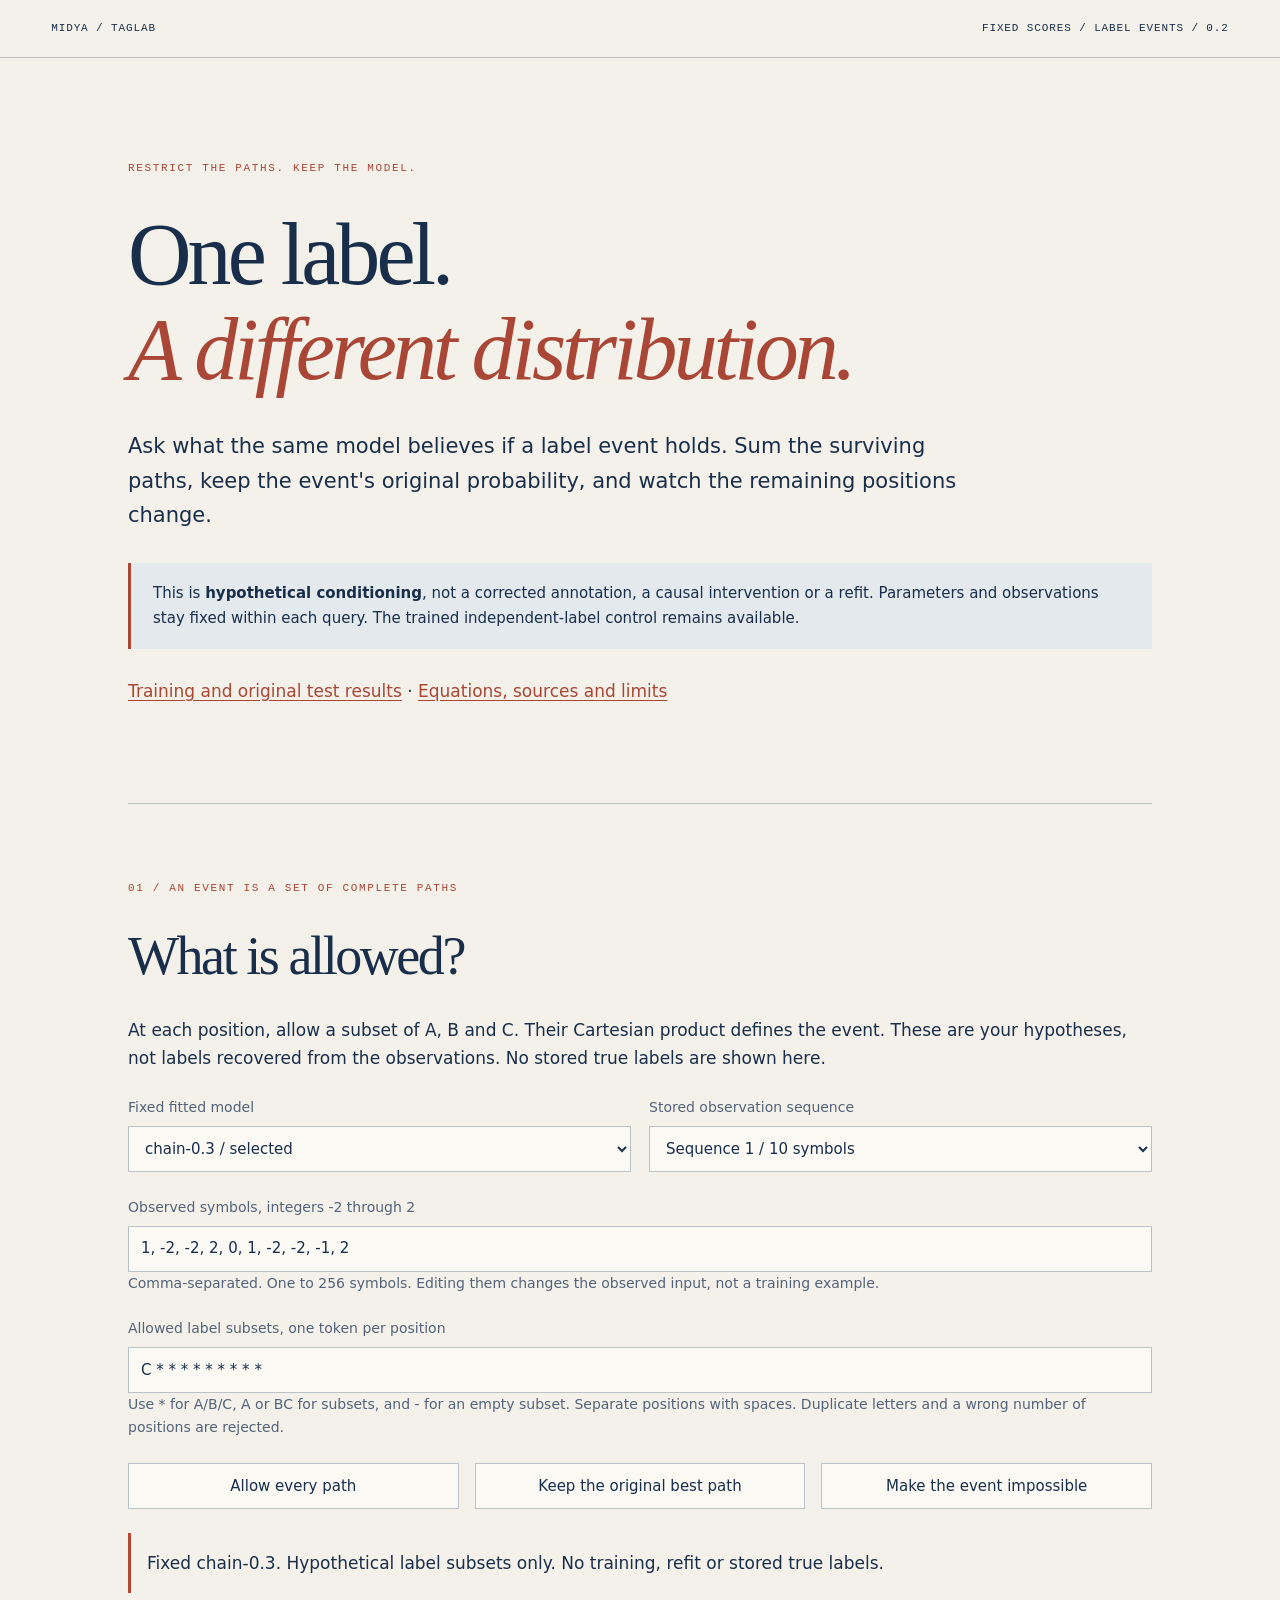
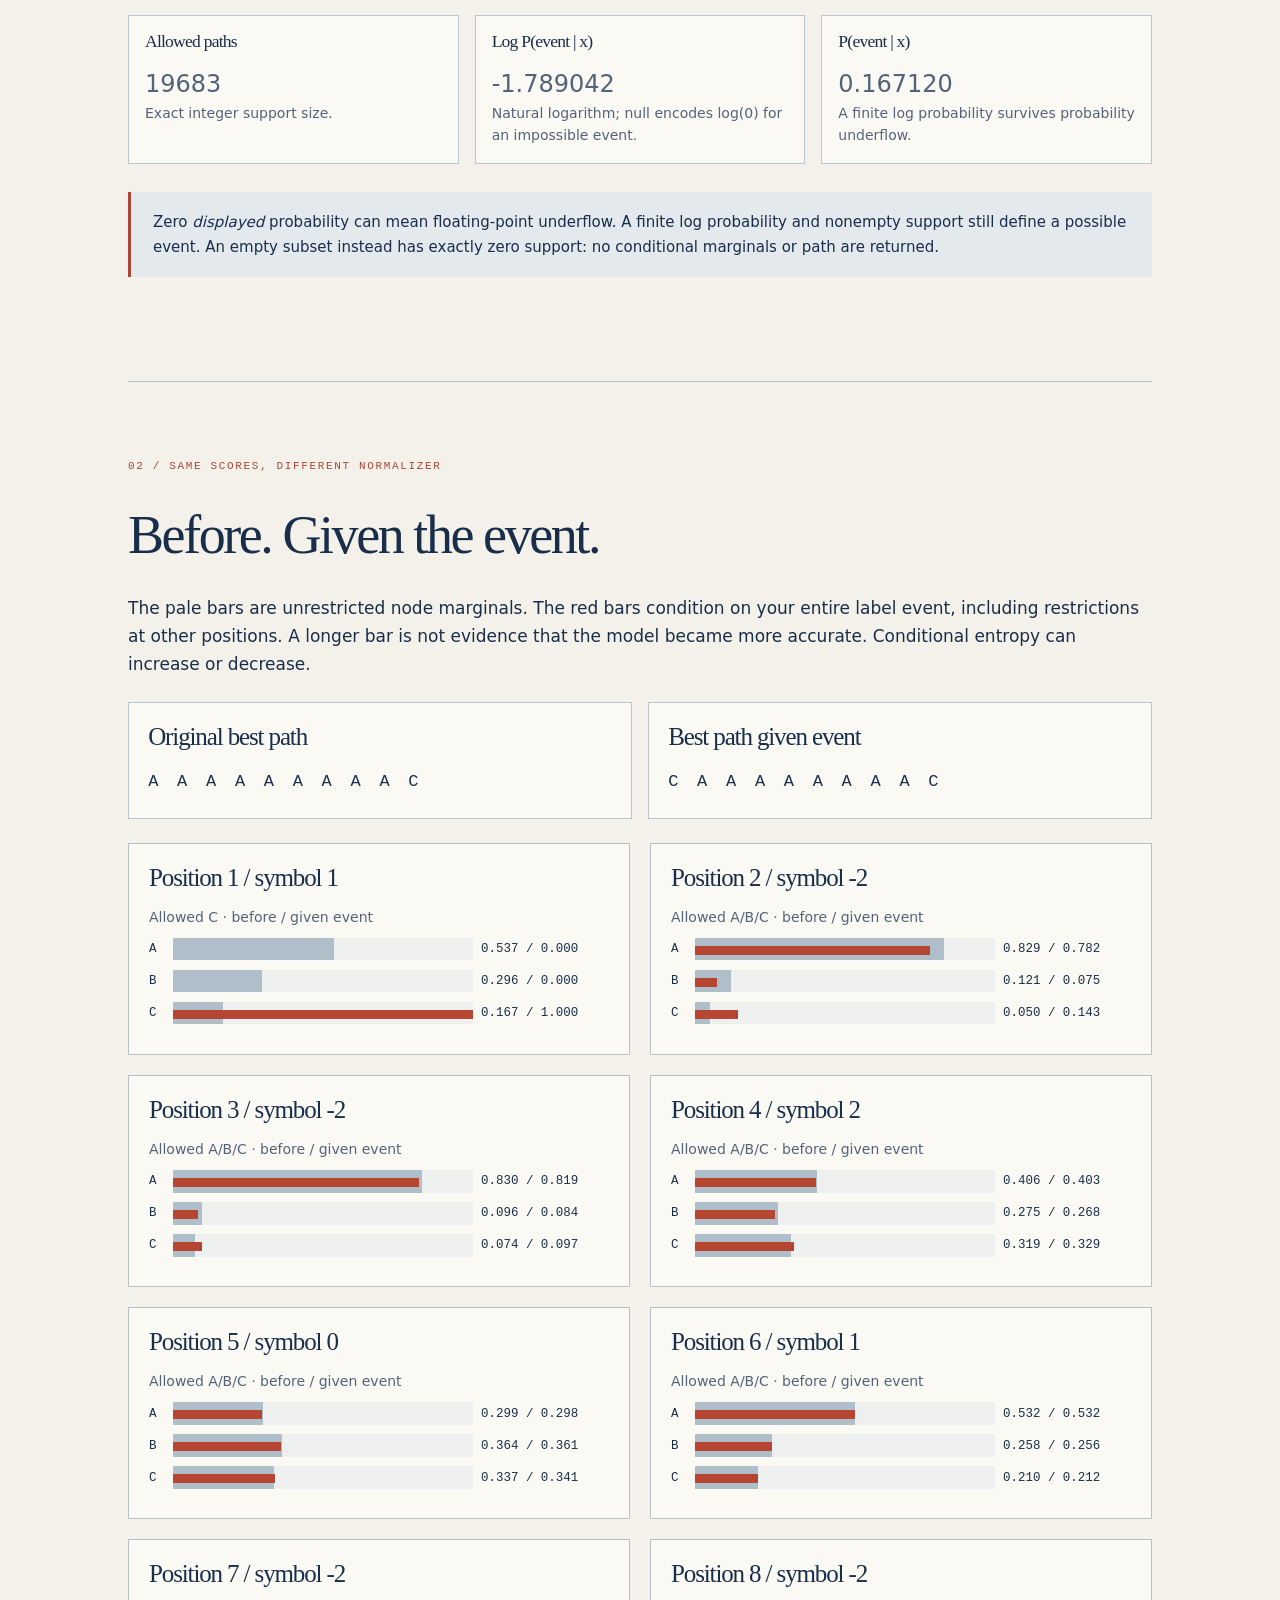
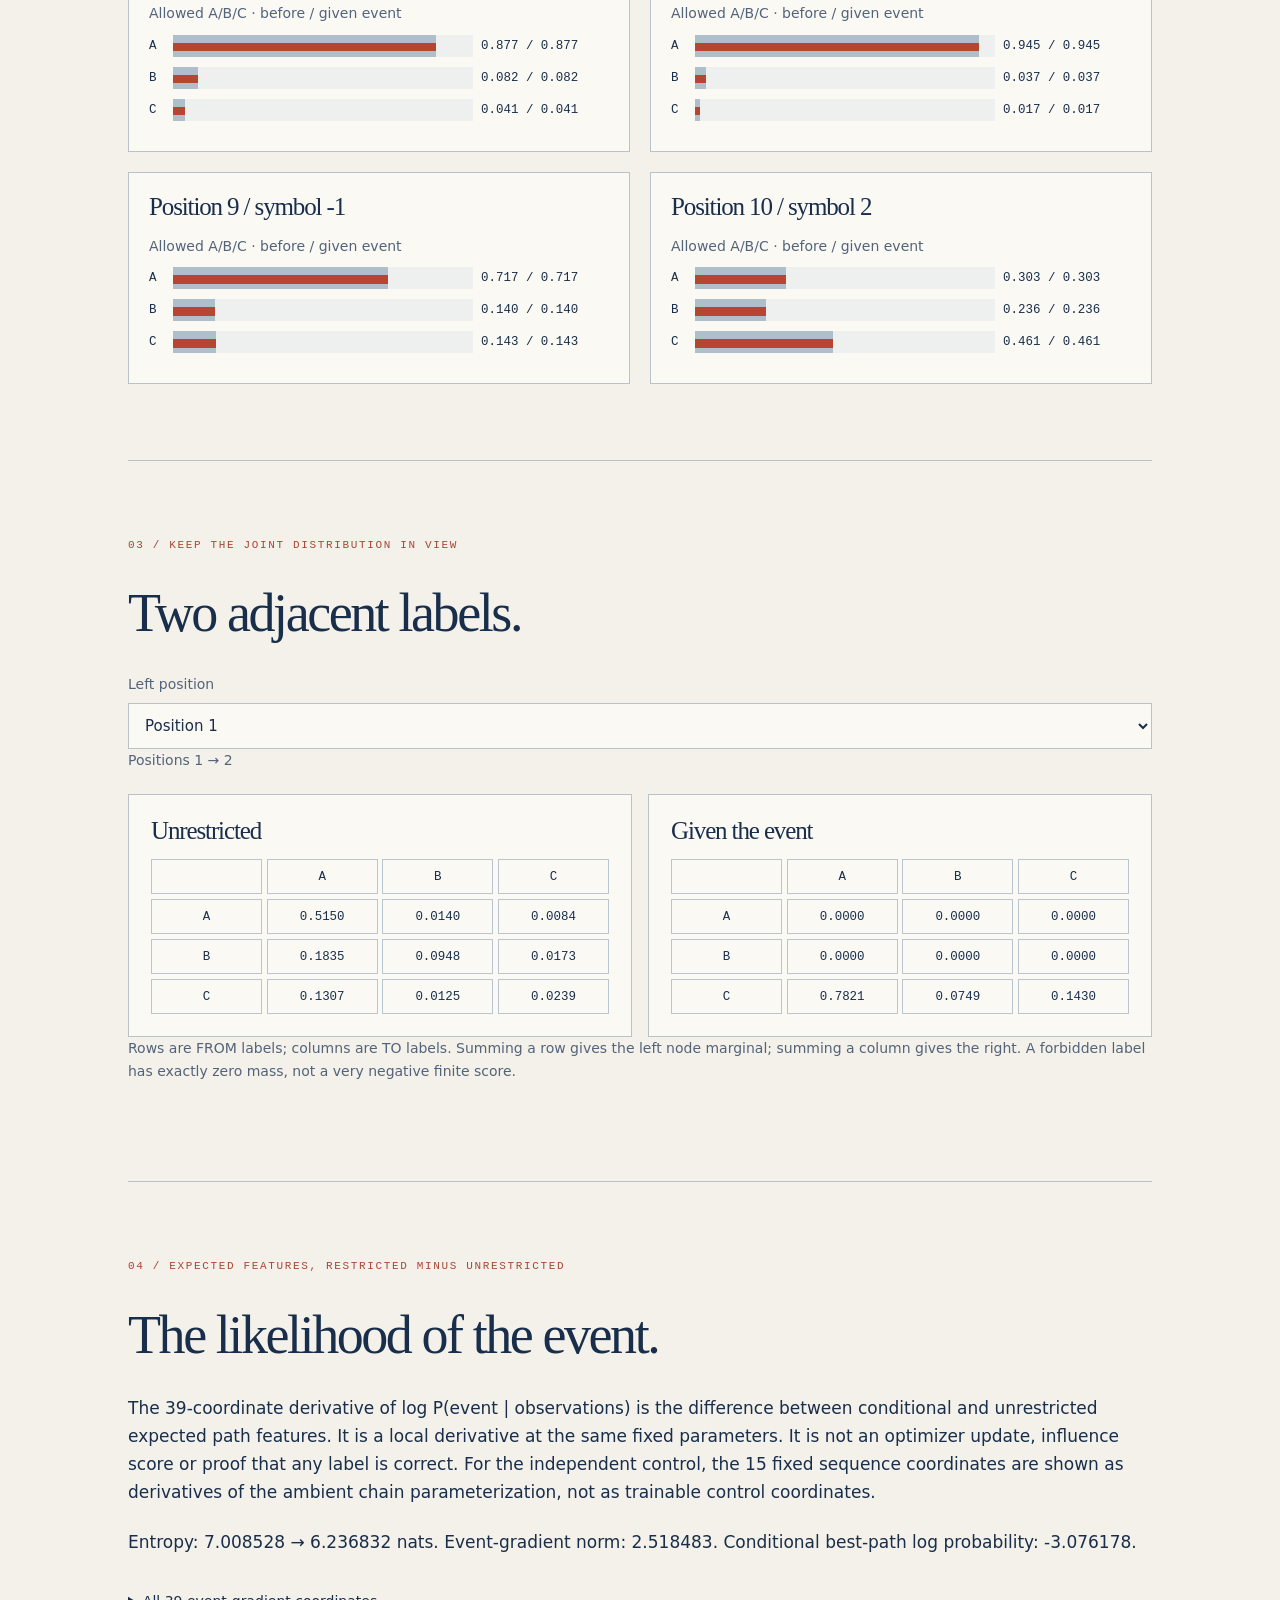
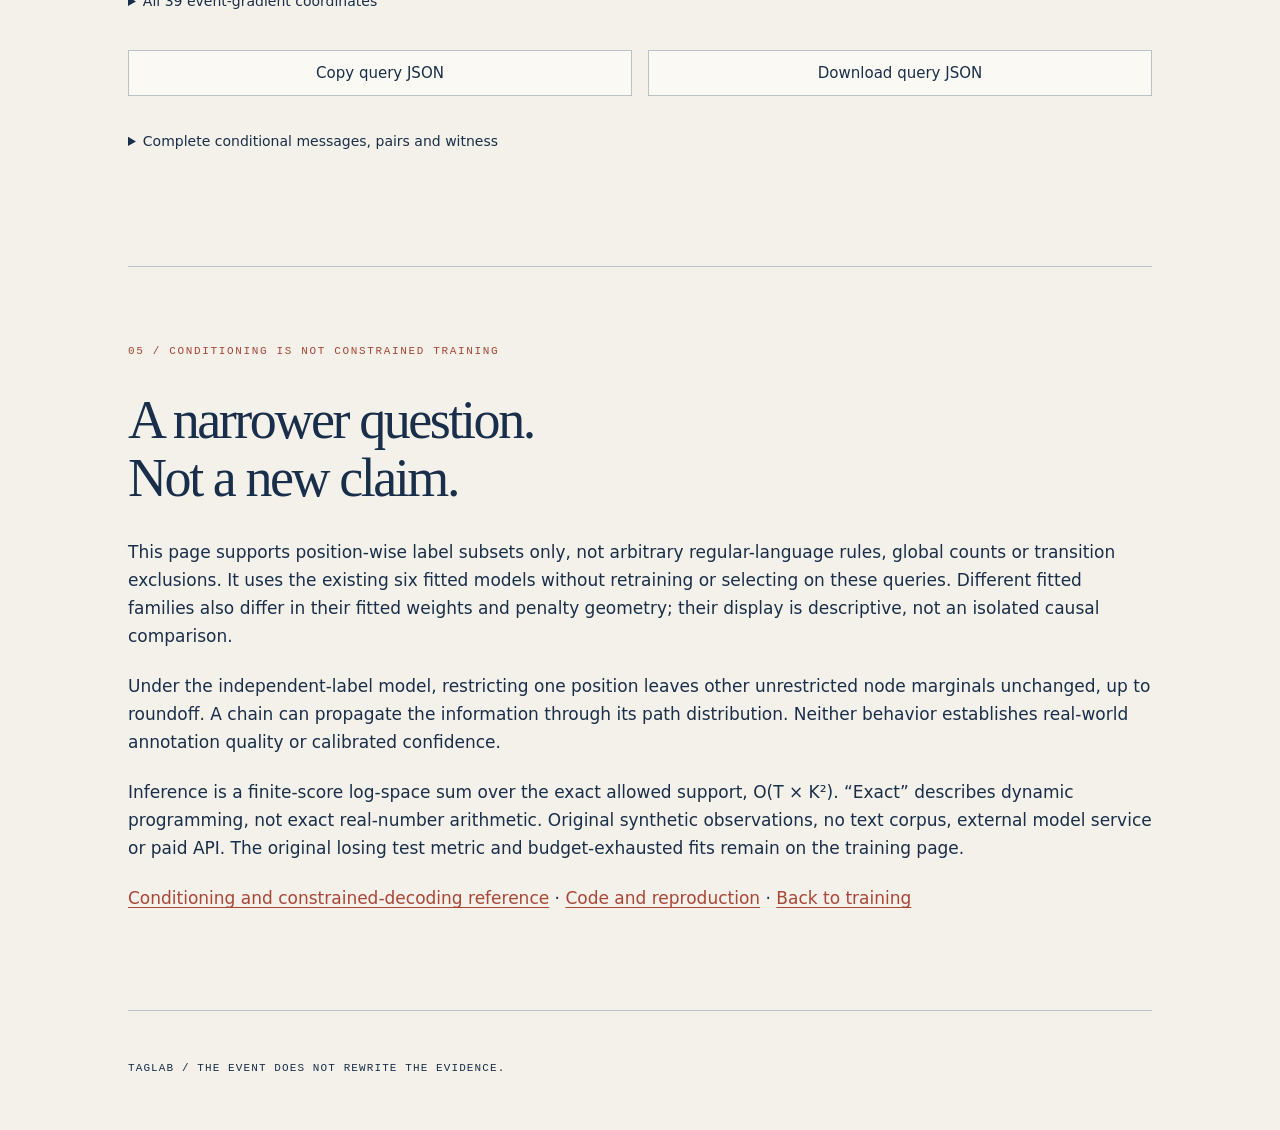
==== docs/evidence.html @ a8320081 "Rename 8-evidence.html to evidence.html" ====
<!doctype html><html lang="en"><head><meta charset="utf-8"><meta name="viewport" content="width=device-width,initial-scale=1"><meta name="description" content="Exact label-event conditioning for a fixed CRF: restricted partitions, log probabilities, conditional marginals and manual event gradients."><title>TagLab | A label is an event</title><link rel="stylesheet" href="style.css"><link rel="stylesheet" href="evidence.css"></head><body><header><a href="index.html">MIDYA / TAGLAB</a><span>FIXED SCORES / LABEL EVENTS / 0.2</span></header><main><section class="hero"><p class="eyebrow">RESTRICT THE PATHS. KEEP THE MODEL.</p><h1>One label.<br><em>A different distribution.</em></h1><p class="lead">Ask what the same model believes if a label event holds. Sum the surviving paths, keep the event's original probability, and watch the remaining positions change.</p><aside class="notice">This is <strong>hypothetical conditioning</strong>, not a corrected annotation, a causal intervention or a refit. Parameters and observations stay fixed within each query. The trained independent-label control remains available.</aside><p><a href="index.html">Training and original test results</a> · <a href="https://github.com/midya8/taglab/blob/main/METHOD.md">Equations, sources and limits</a></p></section>
<section><p class="eyebrow">01 / AN EVENT IS A SET OF COMPLETE PATHS</p><h2>What is allowed?</h2><p>At each position, allow a subset of A, B and C. Their Cartesian product defines the event. These are your hypotheses, not labels recovered from the observations. No stored true labels are shown here.</p><div class="control-grid"><label>Fixed fitted model<select id="event-model"></select></label><label>Stored observation sequence<select id="event-sample"></select></label></div><label>Observed symbols, integers -2 through 2<input id="event-symbols" spellcheck="false" aria-describedby="symbol-help"></label><p id="symbol-help" class="small">Comma-separated. One to 256 symbols. Editing them changes the observed input, not a training example.</p><label>Allowed label subsets, one token per position<input id="event-allowed" spellcheck="false" aria-describedby="allowed-help"></label><p id="allowed-help" class="small">Use * for A/B/C, A or BC for subsets, and - for an empty subset. Separate positions with spaces. Duplicate letters and a wrong number of positions are rejected.</p><div class="event-actions"><button id="event-free">Allow every path</button><button id="event-point">Keep the original best path</button><button id="event-empty">Make the event impossible</button></div><p id="event-status" role="status" aria-live="polite"></p><div id="event-summary" class="stats-grid"></div><aside class="notice">Zero <em>displayed</em> probability can mean floating-point underflow. A finite log probability and nonempty support still define a possible event. An empty subset instead has exactly zero support: no conditional marginals or path are returned.</aside></section>
<section><p class="eyebrow">02 / SAME SCORES, DIFFERENT NORMALIZER</p><h2>Before. Given the event.</h2><p>The pale bars are unrestricted node marginals. The red bars condition on your entire label event, including restrictions at other positions. A longer bar is not evidence that the model became more accurate. Conditional entropy can increase or decrease.</p><div id="event-paths" class="event-actions"></div><div id="event-nodes" class="event-nodes"></div></section>
<section><p class="eyebrow">03 / KEEP THE JOINT DISTRIBUTION IN VIEW</p><h2>Two adjacent labels.</h2><label>Left position<select id="event-focus"></select></label><p id="event-pair-status" class="small"></p><div id="event-pair" class="event-pairs"></div><p class="small">Rows are FROM labels; columns are TO labels. Summing a row gives the left node marginal; summing a column gives the right. A forbidden label has exactly zero mass, not a very negative finite score.</p></section>
<section><p class="eyebrow">04 / EXPECTED FEATURES, RESTRICTED MINUS UNRESTRICTED</p><h2>The likelihood of the event.</h2><p>The 39-coordinate derivative of log P(event | observations) is the difference between conditional and unrestricted expected path features. It is a local derivative at the same fixed parameters. It is not an optimizer update, influence score or proof that any label is correct. For the independent control, the 15 fixed sequence coordinates are shown as derivatives of the ambient chain parameterization, not as trainable control coordinates.</p><div id="event-gradient-summary"></div><details><summary>All 39 event-gradient coordinates</summary><div id="event-gradient" class="table-wrap"></div></details><div class="event-actions"><button id="event-copy">Copy query JSON</button><button id="event-download">Download query JSON</button></div><p id="event-copy-status" role="status" class="small"></p><details><summary>Complete conditional messages, pairs and witness</summary><pre id="event-witness"></pre></details></section>
<section><p class="eyebrow">05 / CONDITIONING IS NOT CONSTRAINED TRAINING</p><h2>A narrower question.<br>Not a new claim.</h2><p>This page supports position-wise label subsets only, not arbitrary regular-language rules, global counts or transition exclusions. It uses the existing six fitted models without retraining or selecting on these queries. Different fitted families also differ in their fitted weights and penalty geometry; their display is descriptive, not an isolated causal comparison.</p><p>Under the independent-label model, restricting one position leaves other unrestricted node marginals unchanged, up to roundoff. A chain can propagate the information through its path distribution. Neither behavior establishes real-world annotation quality or calibrated confidence.</p><p>Inference is a finite-score log-space sum over the exact allowed support, O(T × K²). “Exact” describes dynamic programming, not exact real-number arithmetic. Original synthetic observations, no text corpus, external model service or paid API. The original losing test metric and budget-exhausted fits remain on the training page.</p><p><a href="https://arxiv.org/html/2106.07306v6">Conditioning and constrained-decoding reference</a> · <a href="https://github.com/midya8/taglab">Code and reproduction</a> · <a href="index.html">Back to training</a></p></section></main><footer>TAGLAB / THE EVENT DOES NOT REWRITE THE EVIDENCE.</footer><script src="archive-0.js"></script><script src="archive-1.js"></script><script src="archive-2.js"></script><script src="data.js"></script><script src="inference.js"></script><script src="conditioning.js"></script><script src="evidence-app.js"></script></body></html>
---- docs/style.css ----
:root{--paper:#f3f1e9;--ink:#192e4a;--muted:#53637a;--line:#b9c1c9;--accent:#a94636;--card:#faf9f4;--blue:#e3e9ed;--mono:ui-monospace,SFMono-Regular,Consolas,monospace}*{box-sizing:border-box}body{margin:0;background:var(--paper);color:var(--ink);font:17px/1.65 system-ui,sans-serif}header{padding:20px 4%;border-bottom:1px solid var(--line);display:flex;justify-content:space-between;gap:12px;font:11px/1.5 var(--mono);letter-spacing:.08em}header a{color:var(--ink);text-decoration:none}main{max-width:1080px;margin:auto;padding:0 28px}section{padding:76px 0;border-bottom:1px solid var(--line)}.hero{padding:102px 0 76px}.eyebrow{font:11px/1.6 var(--mono);letter-spacing:.15em;color:var(--accent);margin:0 0 30px}h1,h2,h3{font-family:Georgia,'Times New Roman',serif;font-weight:400;letter-spacing:-.045em;line-height:1.08}h1{font-size:clamp(54px,7vw,88px);margin:0 0 32px}h1 em{font-weight:400;color:var(--accent)}h2{font-size:clamp(35px,4.5vw,54px);margin:0 0 30px}h3{font-size:25px;margin:0 0 15px}.lead{font-size:21px;max-width:850px;margin:0 0 30px}.notice{border-left:3px solid var(--accent);padding:18px 22px;background:var(--blue);font-size:15px;margin:28px 0}.small{font-size:14px;color:var(--muted)}a{color:var(--accent);text-underline-offset:3px}p{margin:0 0 22px}b{font-weight:500}.hero-stats{display:grid;grid-template-columns:repeat(3,1fr);gap:24px;margin:36px 0}.hero-stats b{font:38px/1.1 Georgia,serif;display:block}.hero-stats span{font-size:13px;color:var(--muted)}.score-grid,.result-grid,.path-grid,.message-grid,.control-grid{display:grid;grid-template-columns:repeat(2,minmax(0,1fr));gap:18px;margin:24px 0}.result-grid{grid-template-columns:repeat(3,minmax(0,1fr))}article{background:var(--card);border:1px solid var(--line);padding:22px;min-width:0}article>b{display:block;font:32px/1.3 Georgia,serif;overflow-wrap:anywhere;margin-bottom:8px}article p{font-size:14px;line-height:1.55;margin:0;color:var(--muted)}article .path{font:17px/1.7 var(--mono);color:var(--ink);overflow-wrap:anywhere}.score-grid dl{font-size:14px;display:grid;grid-template-columns:1fr 1fr;gap:12px;margin:0}.score-grid dd{margin:0;text-align:right}label{font-size:14px;color:var(--muted);display:block;min-width:0}select,input,button{font:15px/1.4 system-ui,sans-serif;color:var(--ink);background:var(--card);border:1px solid var(--line);border-radius:0;min-height:46px;padding:10px 12px;max-width:100%}select,input{display:block;width:100%;margin-top:7px}input[type=range]{padding:4px 0;accent-color:var(--accent)}button{cursor:pointer}button:hover{background:var(--blue)}:focus-visible{outline:2px solid var(--accent);outline-offset:3px}output{font:14px var(--mono)}.buttons{display:flex;gap:12px;flex-wrap:wrap;margin:24px 0 10px}details{margin:24px 0}summary{min-height:46px;cursor:pointer;padding:10px 0;font-size:14px}pre{font:12px/1.5 var(--mono);background:var(--card);border:1px solid var(--line);padding:16px;max-height:520px;overflow:auto}.bar-row{display:grid;grid-template-columns:26px minmax(0,1fr) 70px;gap:12px;align-items:center;margin:14px 0;font:14px var(--mono)}.bar{height:24px;background:var(--blue)}.bar>span{height:100%;display:block;background:var(--accent)}.message-grid article div{font:14px/1.9 var(--mono)}.matrix{display:grid;grid-template-columns:26px repeat(3,minmax(0,1fr));gap:6px;max-width:540px}.matrix>div{text-align:center;background:var(--card);border:1px solid var(--line);padding:10px 2px;font:14px/1.5 var(--mono)}.matrix>.label{border:0;background:none}.candidate{padding:18px 0;border-bottom:1px solid var(--line);font-size:14px;display:grid;grid-template-columns:1.4fr 1fr 1fr;gap:12px}.candidate b{display:block}.candidate span{display:block;color:var(--muted)}.plot{background:var(--card);border:1px solid var(--line);margin:24px 0;padding:12px}.plot svg{display:block;width:100%;height:auto}.toy-graph{display:flex;gap:38px;padding:24px;border:1px solid var(--line);font:19px/2 var(--mono);align-items:center;margin:24px 0}.toy-row{display:grid;grid-template-columns:1fr 1fr 1fr;gap:16px;padding:16px 0;border-bottom:1px solid var(--line)}.toy-row span{font:20px/1.5 Georgia,serif}.toy-row small{display:block;color:var(--muted);font:12px/1.6 system-ui}footer{max-width:1080px;padding:48px 28px;margin:auto;font:11px/1.7 var(--mono);letter-spacing:.1em}#status{border-left:3px solid var(--accent);padding-left:14px;font-size:15px}#copy-status{font-size:14px;min-height:24px}@media(max-width:650px){body{font-size:16px}header{font-size:9px;padding:18px 20px}main{padding:0 20px}.hero{padding-top:72px}.hero .lead{font-size:19px}section{padding:62px 0}.hero-stats{gap:16px}.hero-stats span{font-size:12px}.control-grid,.score-grid,.result-grid,.path-grid,.message-grid{grid-template-columns:1fr;gap:14px}.candidate{grid-template-columns:1fr 1fr}.candidate>div:first-child{grid-column:1/-1}.notice{padding:16px;font-size:14px}article{padding:18px}.toy-graph{gap:18px;font-size:15px}.toy-row{gap:8px}.toy-row span{font-size:18px}.matrix>div{font-size:12px;padding:10px 1px}.eyebrow{font-size:10px}.hero-stats b{font-size:32px}.buttons button{flex:1}.plot{padding:4px}}
---- docs/evidence.css ----
.event-actions{display:flex;gap:1rem;flex-wrap:wrap;margin:1.5rem 0}.event-actions>*{flex:1;min-width:180px}.event-nodes{display:grid;grid-template-columns:repeat(2,minmax(0,1fr));gap:1.25rem}.event-node{border:1px solid var(--line);padding:1.25rem}.event-node h3{margin:0 0 1rem}.event-node .event-bar{display:grid;grid-template-columns:1rem minmax(0,1fr) 8rem;align-items:center;gap:.5rem;margin:.6rem 0;font: .78rem monospace}.event-track{height:1.4rem;position:relative;background:#eef0f0}.event-before{position:absolute;left:0;top:0;height:100%;background:#aebfca}.event-after{position:absolute;left:0;top:35%;height:40%;background:#b64532}.event-pairs{display:grid;grid-template-columns:repeat(2,minmax(0,1fr));gap:1rem}.event-pairs .matrix{display:grid;grid-template-columns:repeat(4,minmax(0,1fr));gap:.3rem}.event-pairs .matrix>div{padding:.6rem .2rem;border:1px solid #bac5cf;text-align:center;font:.78rem monospace}.event-pairs h3{margin-top:0}.event-pairs article{min-width:0}.event-path{padding:1.2rem;border:1px solid #bac5cf;overflow-wrap:anywhere}.event-path code{display:block;letter-spacing:.25em;line-height:2}.event-none{border-left:3px solid #b64532;padding:1rem;background:#e4eaed}#event-status{border-left:3px solid #b64532;padding:1rem}#event-gradient-summary{margin:1rem 0}#event-witness{max-height:35rem;overflow:auto;max-width:100%}#event-summary article{min-width:0}#event-summary .stat{overflow-wrap:anywhere}#event-model,#event-sample,#event-focus,#event-allowed,#event-symbols{min-height:46px}#event-summary{display:grid;grid-template-columns:repeat(3,minmax(0,1fr));gap:1rem}#event-summary article{border:1px solid #bac5cf;padding:1rem}#event-summary .stat{font-size:1.5rem}#event-summary h3{font-size:1.1rem;margin-top:0}@media(max-width:650px){.event-nodes,.event-pairs,#event-summary{grid-template-columns:1fr}.event-actions>*{min-width:130px}.event-node{padding:1rem}.event-node .event-bar{grid-template-columns:1rem minmax(0,1fr) 7.5rem;font-size:.75rem}}
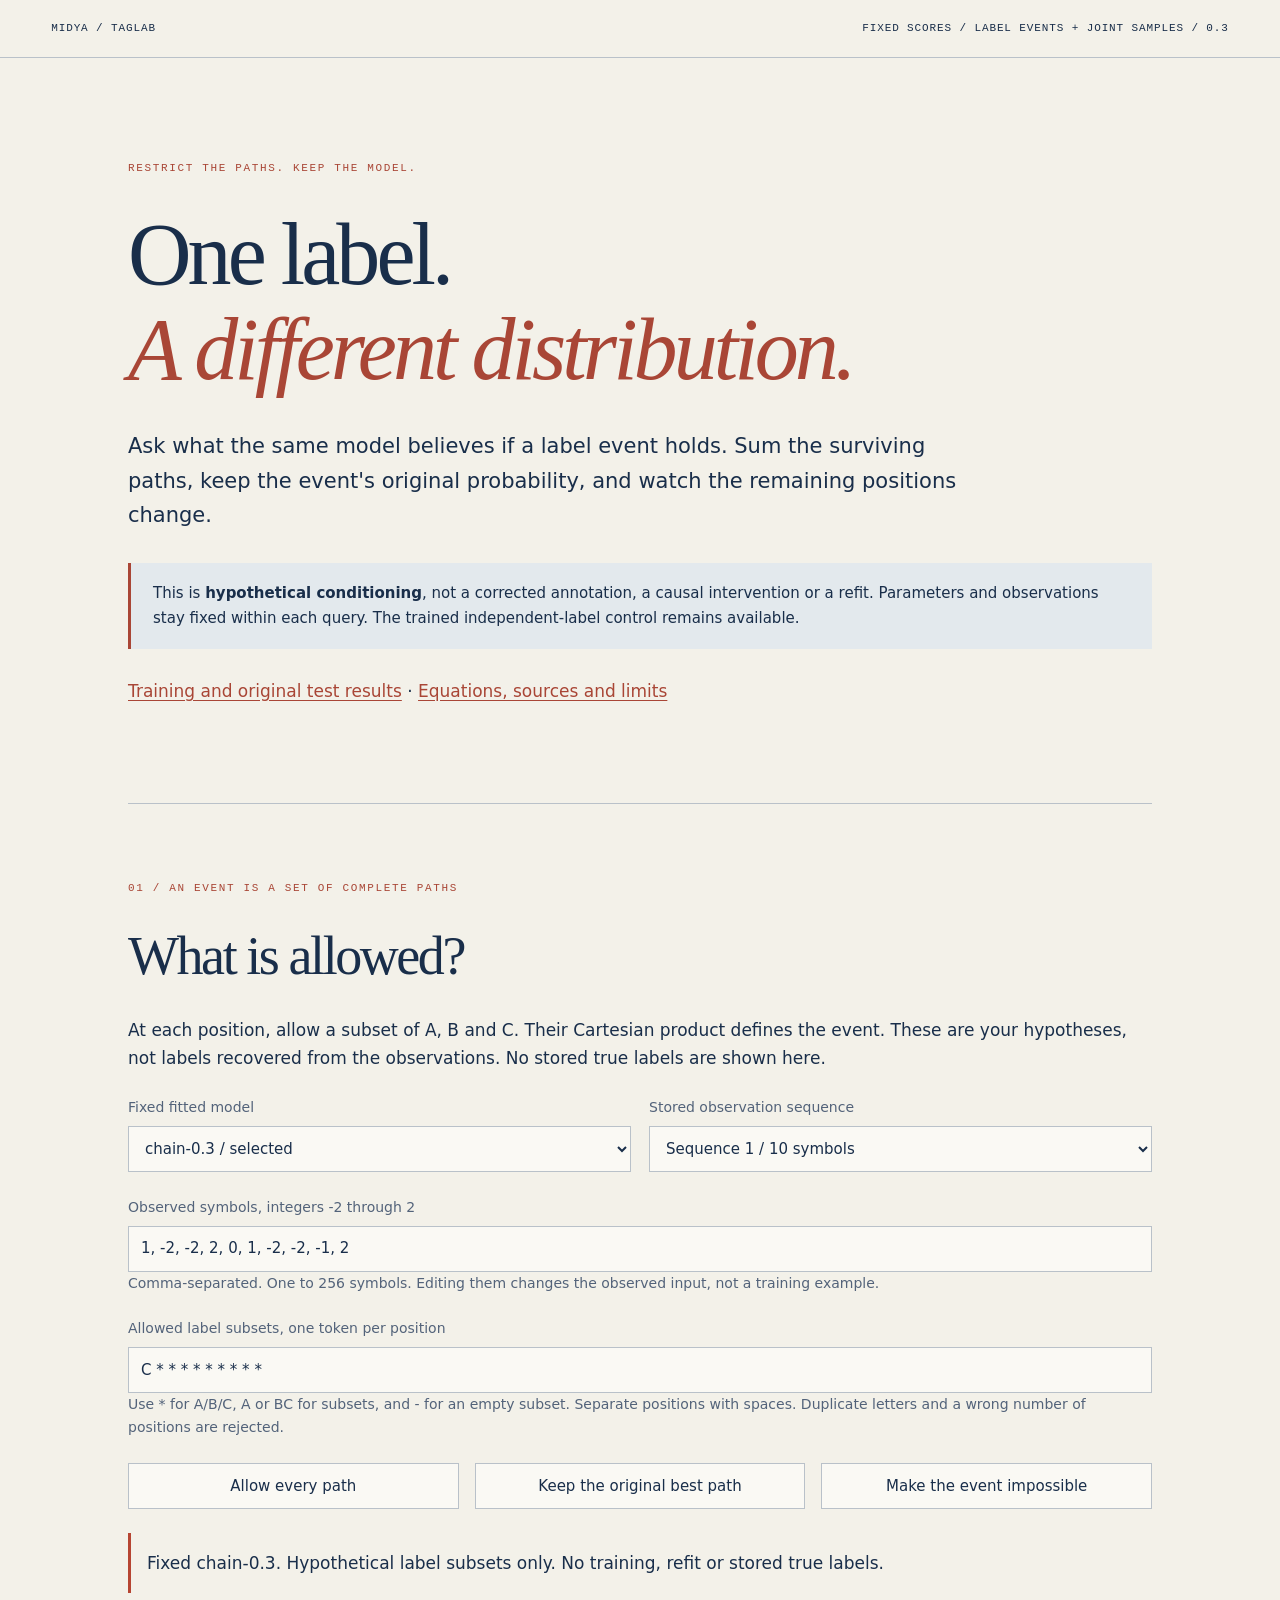
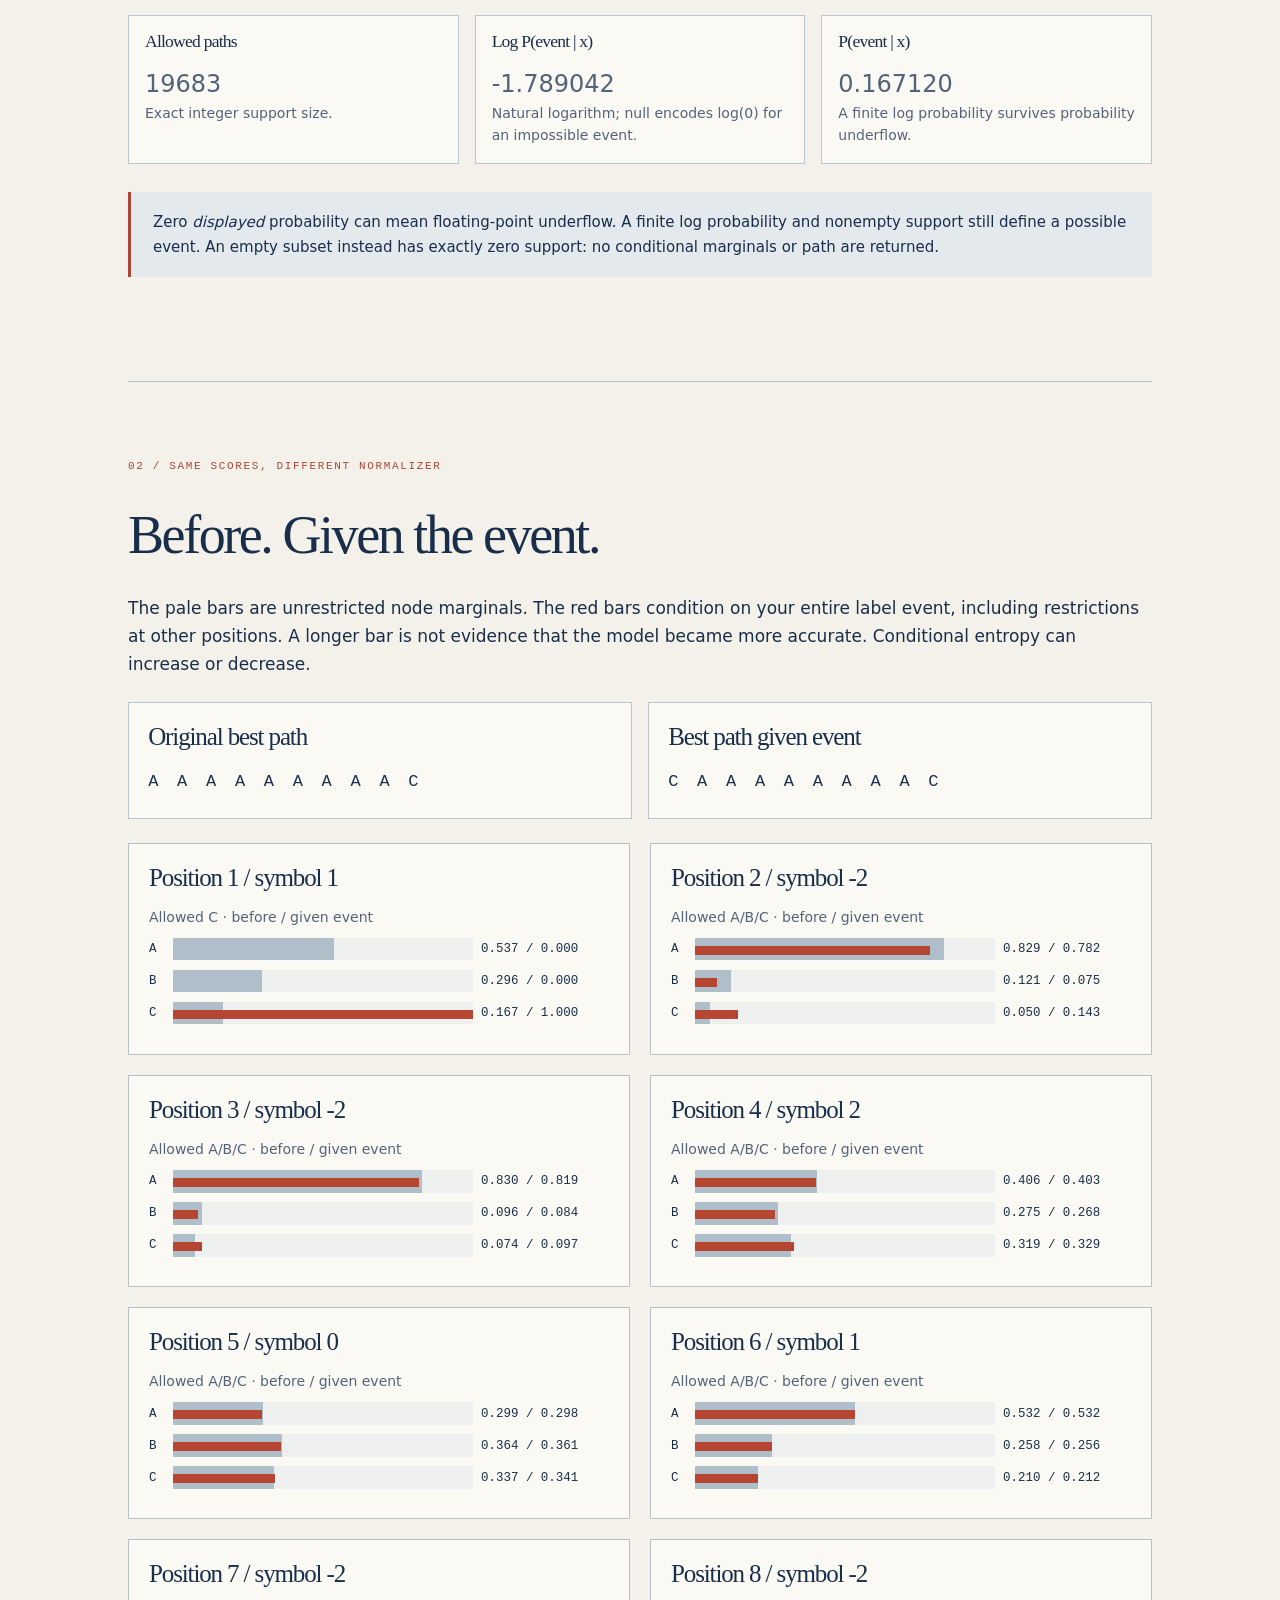
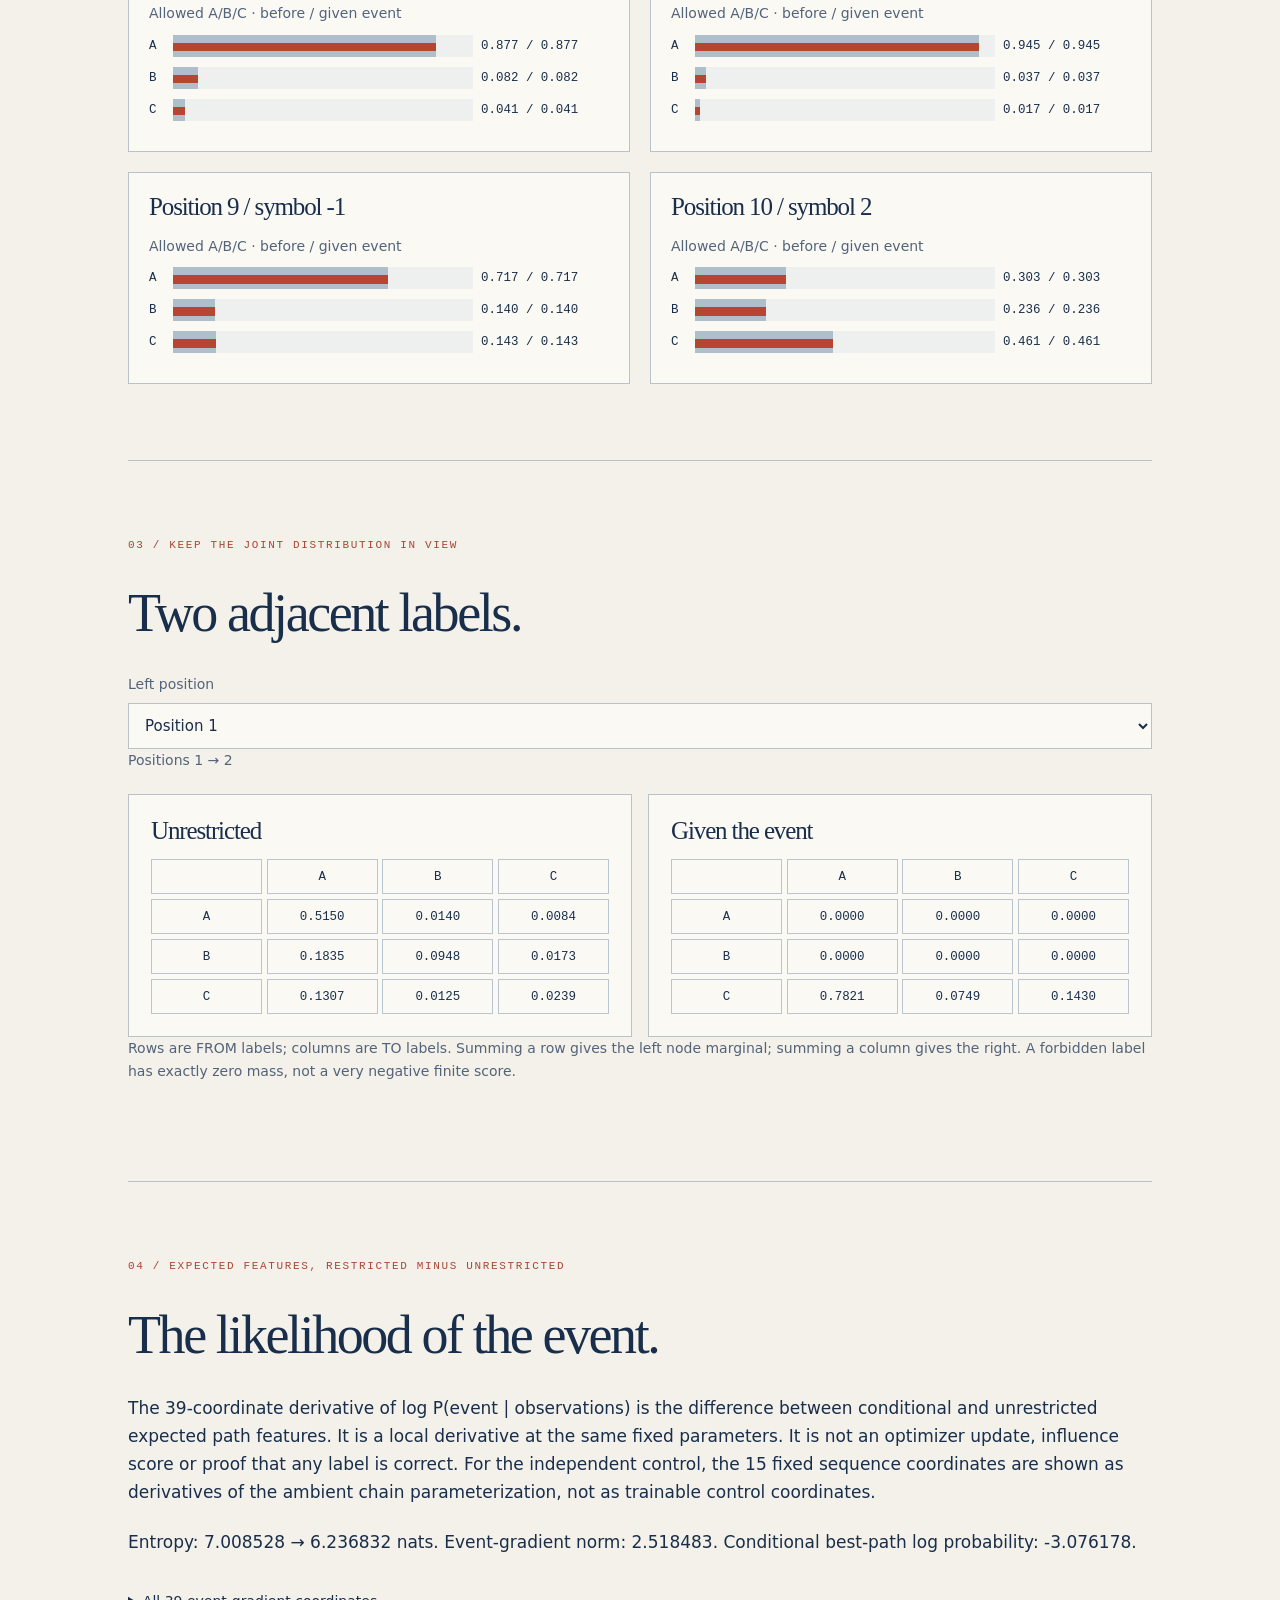
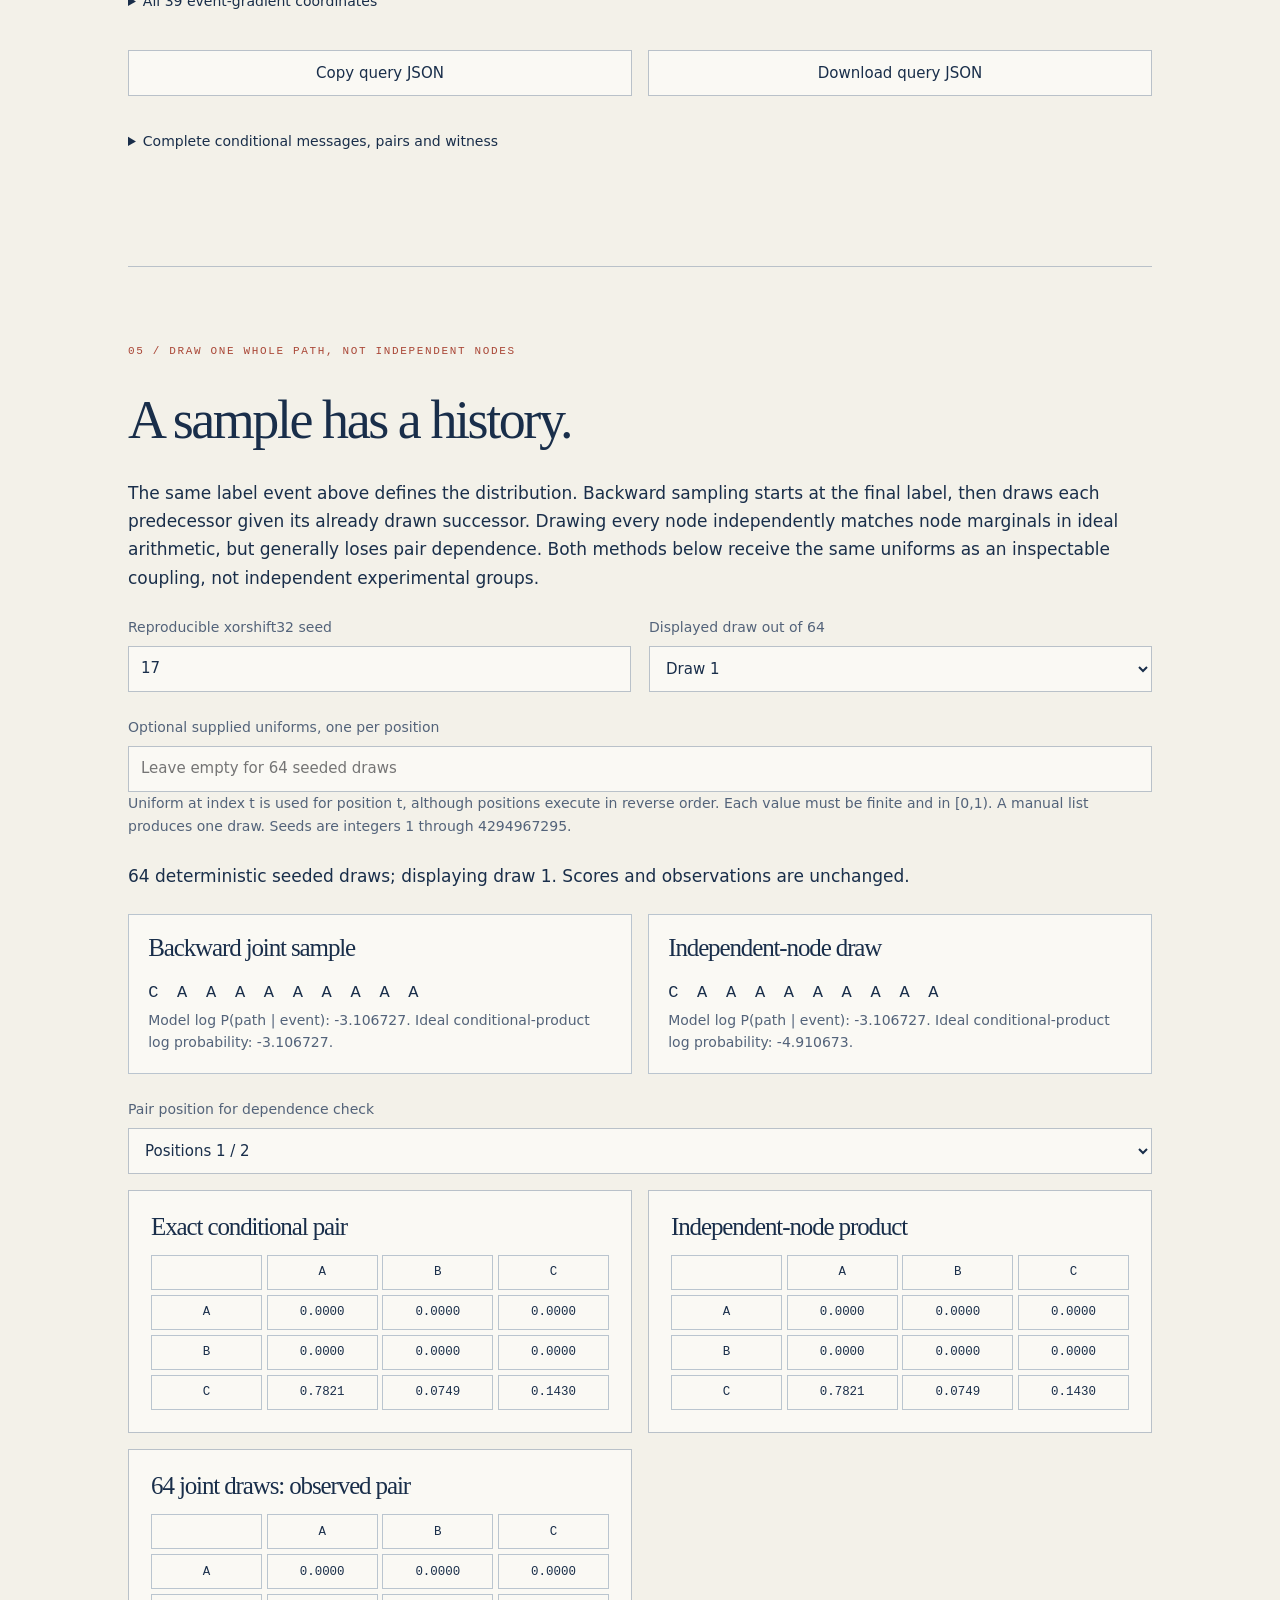
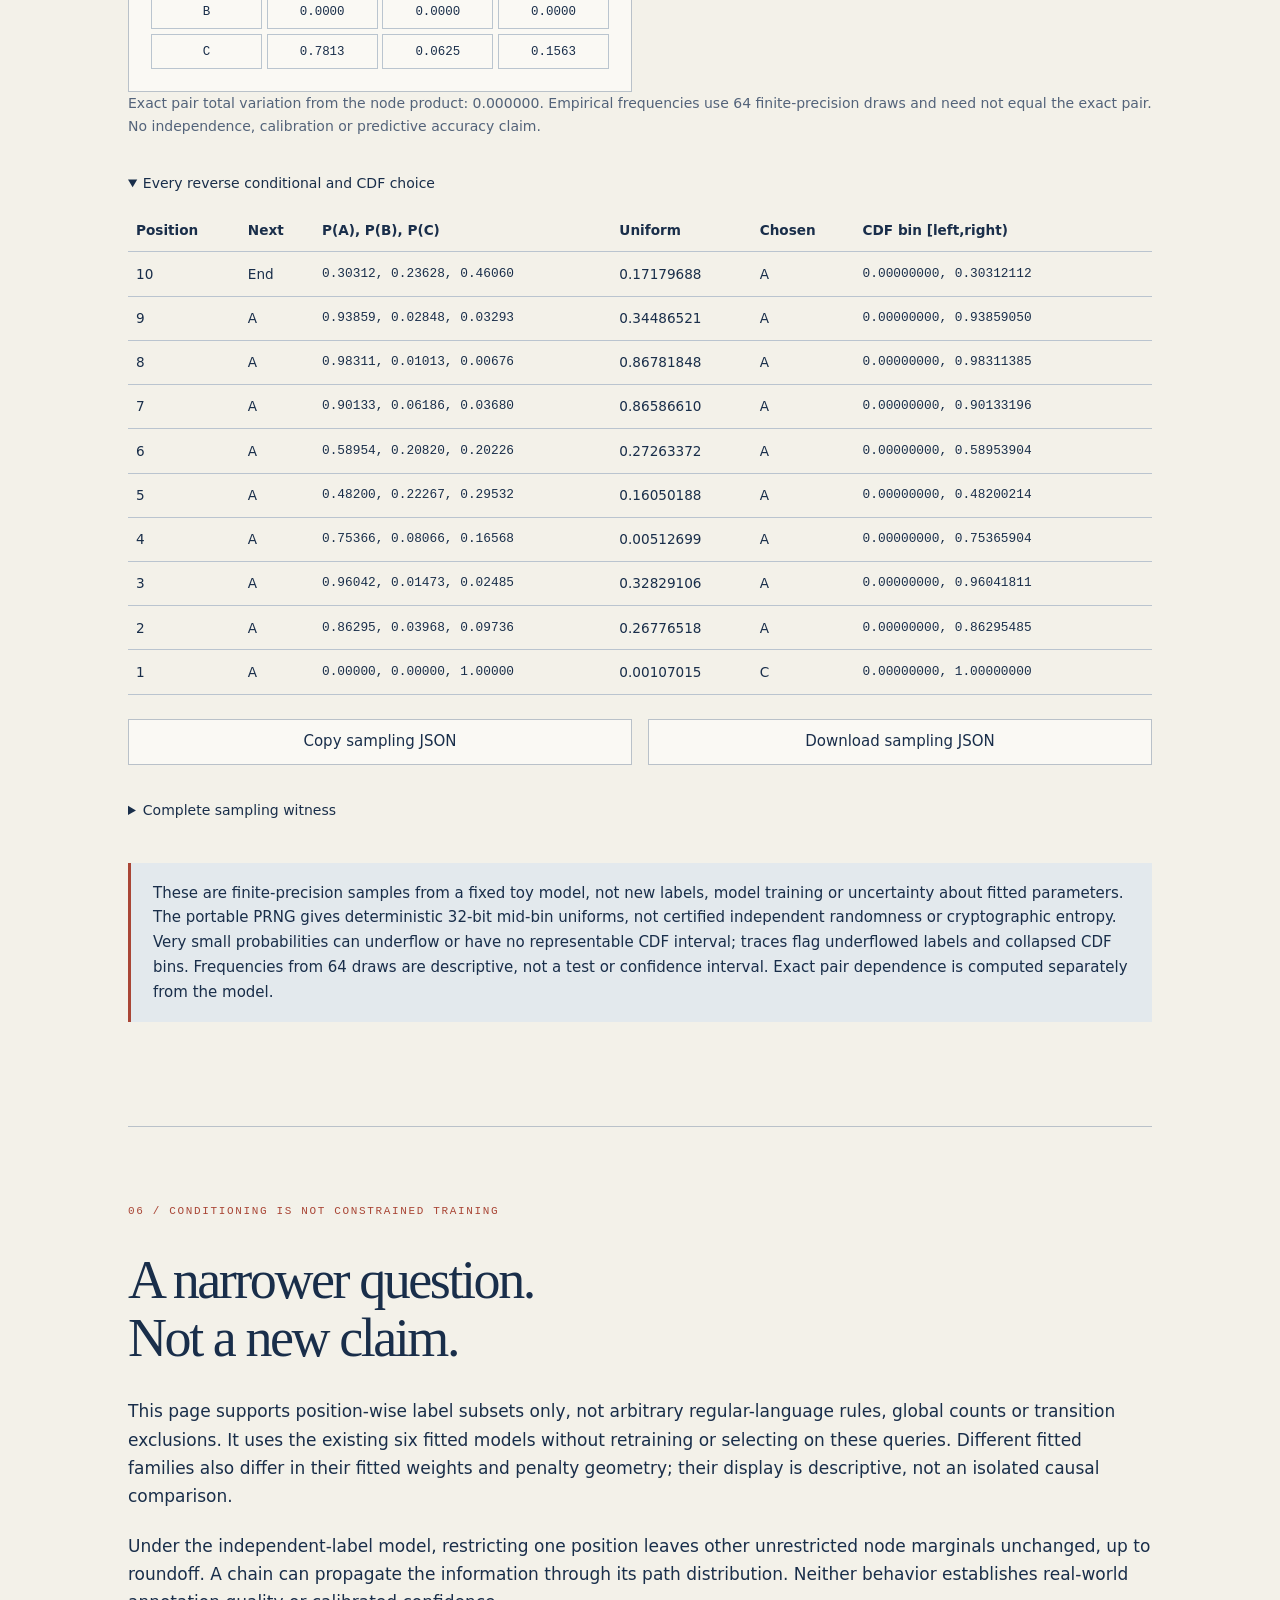
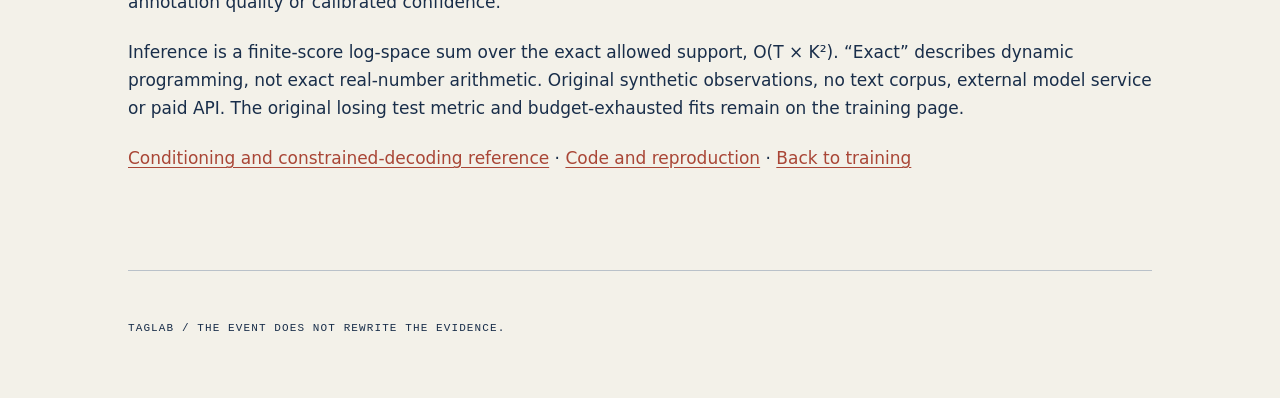
==== commit 2055c749: "Update evidence.html" ====
--- a/docs/evidence.html
+++ b/docs/evidence.html
@@ -1,6 +1,6 @@
-<!doctype html><html lang="en"><head><meta charset="utf-8"><meta name="viewport" content="width=device-width,initial-scale=1"><meta name="description" content="Exact label-event conditioning for a fixed CRF: restricted partitions, log probabilities, conditional marginals and manual event gradients."><title>TagLab | A label is an event</title><link rel="stylesheet" href="style.css"><link rel="stylesheet" href="evidence.css"></head><body><header><a href="index.html">MIDYA / TAGLAB</a><span>FIXED SCORES / LABEL EVENTS / 0.2</span></header><main><section class="hero"><p class="eyebrow">RESTRICT THE PATHS. KEEP THE MODEL.</p><h1>One label.<br><em>A different distribution.</em></h1><p class="lead">Ask what the same model believes if a label event holds. Sum the surviving paths, keep the event's original probability, and watch the remaining positions change.</p><aside class="notice">This is <strong>hypothetical conditioning</strong>, not a corrected annotation, a causal intervention or a refit. Parameters and observations stay fixed within each query. The trained independent-label control remains available.</aside><p><a href="index.html">Training and original test results</a> · <a href="https://github.com/midya8/taglab/blob/main/METHOD.md">Equations, sources and limits</a></p></section>
+<!doctype html><html lang="en"><head><meta charset="utf-8"><meta name="viewport" content="width=device-width,initial-scale=1"><meta name="description" content="Exact label-event conditioning for a fixed CRF: restricted partitions, log probabilities, conditional marginals and manual event gradients."><title>TagLab | A label is an event</title><link rel="stylesheet" href="style.css"><link rel="stylesheet" href="evidence.css"><link rel="stylesheet" href="sampling.css"></head><body><header><a href="index.html">MIDYA / TAGLAB</a><span>FIXED SCORES / LABEL EVENTS + JOINT SAMPLES / 0.3</span></header><main><section class="hero"><p class="eyebrow">RESTRICT THE PATHS. KEEP THE MODEL.</p><h1>One label.<br><em>A different distribution.</em></h1><p class="lead">Ask what the same model believes if a label event holds. Sum the surviving paths, keep the event's original probability, and watch the remaining positions change.</p><aside class="notice">This is <strong>hypothetical conditioning</strong>, not a corrected annotation, a causal intervention or a refit. Parameters and observations stay fixed within each query. The trained independent-label control remains available.</aside><p><a href="index.html">Training and original test results</a> · <a href="https://github.com/midya8/taglab/blob/main/METHOD.md">Equations, sources and limits</a></p></section>
 <section><p class="eyebrow">01 / AN EVENT IS A SET OF COMPLETE PATHS</p><h2>What is allowed?</h2><p>At each position, allow a subset of A, B and C. Their Cartesian product defines the event. These are your hypotheses, not labels recovered from the observations. No stored true labels are shown here.</p><div class="control-grid"><label>Fixed fitted model<select id="event-model"></select></label><label>Stored observation sequence<select id="event-sample"></select></label></div><label>Observed symbols, integers -2 through 2<input id="event-symbols" spellcheck="false" aria-describedby="symbol-help"></label><p id="symbol-help" class="small">Comma-separated. One to 256 symbols. Editing them changes the observed input, not a training example.</p><label>Allowed label subsets, one token per position<input id="event-allowed" spellcheck="false" aria-describedby="allowed-help"></label><p id="allowed-help" class="small">Use * for A/B/C, A or BC for subsets, and - for an empty subset. Separate positions with spaces. Duplicate letters and a wrong number of positions are rejected.</p><div class="event-actions"><button id="event-free">Allow every path</button><button id="event-point">Keep the original best path</button><button id="event-empty">Make the event impossible</button></div><p id="event-status" role="status" aria-live="polite"></p><div id="event-summary" class="stats-grid"></div><aside class="notice">Zero <em>displayed</em> probability can mean floating-point underflow. A finite log probability and nonempty support still define a possible event. An empty subset instead has exactly zero support: no conditional marginals or path are returned.</aside></section>
 <section><p class="eyebrow">02 / SAME SCORES, DIFFERENT NORMALIZER</p><h2>Before. Given the event.</h2><p>The pale bars are unrestricted node marginals. The red bars condition on your entire label event, including restrictions at other positions. A longer bar is not evidence that the model became more accurate. Conditional entropy can increase or decrease.</p><div id="event-paths" class="event-actions"></div><div id="event-nodes" class="event-nodes"></div></section>
 <section><p class="eyebrow">03 / KEEP THE JOINT DISTRIBUTION IN VIEW</p><h2>Two adjacent labels.</h2><label>Left position<select id="event-focus"></select></label><p id="event-pair-status" class="small"></p><div id="event-pair" class="event-pairs"></div><p class="small">Rows are FROM labels; columns are TO labels. Summing a row gives the left node marginal; summing a column gives the right. A forbidden label has exactly zero mass, not a very negative finite score.</p></section>
 <section><p class="eyebrow">04 / EXPECTED FEATURES, RESTRICTED MINUS UNRESTRICTED</p><h2>The likelihood of the event.</h2><p>The 39-coordinate derivative of log P(event | observations) is the difference between conditional and unrestricted expected path features. It is a local derivative at the same fixed parameters. It is not an optimizer update, influence score or proof that any label is correct. For the independent control, the 15 fixed sequence coordinates are shown as derivatives of the ambient chain parameterization, not as trainable control coordinates.</p><div id="event-gradient-summary"></div><details><summary>All 39 event-gradient coordinates</summary><div id="event-gradient" class="table-wrap"></div></details><div class="event-actions"><button id="event-copy">Copy query JSON</button><button id="event-download">Download query JSON</button></div><p id="event-copy-status" role="status" class="small"></p><details><summary>Complete conditional messages, pairs and witness</summary><pre id="event-witness"></pre></details></section>
-<section><p class="eyebrow">05 / CONDITIONING IS NOT CONSTRAINED TRAINING</p><h2>A narrower question.<br>Not a new claim.</h2><p>This page supports position-wise label subsets only, not arbitrary regular-language rules, global counts or transition exclusions. It uses the existing six fitted models without retraining or selecting on these queries. Different fitted families also differ in their fitted weights and penalty geometry; their display is descriptive, not an isolated causal comparison.</p><p>Under the independent-label model, restricting one position leaves other unrestricted node marginals unchanged, up to roundoff. A chain can propagate the information through its path distribution. Neither behavior establishes real-world annotation quality or calibrated confidence.</p><p>Inference is a finite-score log-space sum over the exact allowed support, O(T × K²). “Exact” describes dynamic programming, not exact real-number arithmetic. Original synthetic observations, no text corpus, external model service or paid API. The original losing test metric and budget-exhausted fits remain on the training page.</p><p><a href="https://arxiv.org/html/2106.07306v6">Conditioning and constrained-decoding reference</a> · <a href="https://github.com/midya8/taglab">Code and reproduction</a> · <a href="index.html">Back to training</a></p></section></main><footer>TAGLAB / THE EVENT DOES NOT REWRITE THE EVIDENCE.</footer><script src="archive-0.js"></script><script src="archive-1.js"></script><script src="archive-2.js"></script><script src="data.js"></script><script src="inference.js"></script><script src="conditioning.js"></script><script src="evidence-app.js"></script></body></html>
+<section id="sampling"><p class="eyebrow">05 / DRAW ONE WHOLE PATH, NOT INDEPENDENT NODES</p><h2>A sample has a history.</h2><p>The same label event above defines the distribution. Backward sampling starts at the final label, then draws each predecessor given its already drawn successor. Drawing every node independently matches node marginals in ideal arithmetic, but generally loses pair dependence. Both methods below receive the same uniforms as an inspectable coupling, not independent experimental groups.</p><div class="control-grid"><label>Reproducible xorshift32 seed<input id="sample-seed" value="17" inputmode="numeric"></label><label>Displayed draw out of 64<select id="sample-index"></select></label></div><label>Optional supplied uniforms, one per position<input id="sample-uniforms" placeholder="Leave empty for 64 seeded draws" spellcheck="false"></label><p class="small">Uniform at index t is used for position t, although positions execute in reverse order. Each value must be finite and in [0,1). A manual list produces one draw. Seeds are integers 1 through 4294967295.</p><p id="sample-status" role="status" aria-live="polite"></p><div id="sample-paths" class="event-actions"></div><label>Pair position for dependence check<select id="sample-focus"></select></label><div id="sample-pair" class="event-pairs"></div><p id="sample-dependence" class="small"></p><details open><summary>Every reverse conditional and CDF choice</summary><div id="sample-trace" class="table-wrap"></div></details><div class="event-actions"><button id="sample-copy">Copy sampling JSON</button><button id="sample-download">Download sampling JSON</button></div><p id="sample-copy-status" role="status" class="small"></p><details><summary>Complete sampling witness</summary><pre id="sample-witness"></pre></details><aside class="notice">These are finite-precision samples from a fixed toy model, not new labels, model training or uncertainty about fitted parameters. The portable PRNG gives deterministic 32-bit mid-bin uniforms, not certified independent randomness or cryptographic entropy. Very small probabilities can underflow or have no representable CDF interval; traces flag underflowed labels and collapsed CDF bins. Frequencies from 64 draws are descriptive, not a test or confidence interval. Exact pair dependence is computed separately from the model.</aside></section><section><p class="eyebrow">06 / CONDITIONING IS NOT CONSTRAINED TRAINING</p><h2>A narrower question.<br>Not a new claim.</h2><p>This page supports position-wise label subsets only, not arbitrary regular-language rules, global counts or transition exclusions. It uses the existing six fitted models without retraining or selecting on these queries. Different fitted families also differ in their fitted weights and penalty geometry; their display is descriptive, not an isolated causal comparison.</p><p>Under the independent-label model, restricting one position leaves other unrestricted node marginals unchanged, up to roundoff. A chain can propagate the information through its path distribution. Neither behavior establishes real-world annotation quality or calibrated confidence.</p><p>Inference is a finite-score log-space sum over the exact allowed support, O(T × K²). “Exact” describes dynamic programming, not exact real-number arithmetic. Original synthetic observations, no text corpus, external model service or paid API. The original losing test metric and budget-exhausted fits remain on the training page.</p><p><a href="https://arxiv.org/html/2106.07306v6">Conditioning and constrained-decoding reference</a> · <a href="https://github.com/midya8/taglab">Code and reproduction</a> · <a href="index.html">Back to training</a></p></section></main><footer>TAGLAB / THE EVENT DOES NOT REWRITE THE EVIDENCE.</footer><script src="archive-0.js"></script><script src="archive-1.js"></script><script src="archive-2.js"></script><script src="data.js"></script><script src="inference.js"></script><script src="conditioning.js"></script><script src="sampling.js"></script><script src="evidence-app.js"></script><script src="sampling-app.js"></script></body></html>
--- a/docs/sampling.css
+++ b/docs/sampling.css
@@ -0,0 +1,2 @@
+#sample-trace table{width:100%;border-collapse:collapse;font-size:.85rem}#sample-trace th,#sample-trace td{padding:.65rem .5rem;text-align:left;border-bottom:1px solid #bac4cf;vertical-align:top}#sample-trace th{font-weight:600}#sample-trace td:nth-child(3),#sample-trace td:nth-child(6){font-family:monospace;font-size:.8rem}#sample-trace td:nth-child(3){min-width:12rem}#sample-trace td:nth-child(6){min-width:13rem}#sampling>label{margin-top:1.2rem}#sample-paths{display:grid;grid-template-columns:repeat(2,minmax(0,1fr))}#sample-paths article{min-width:0}#sample-pair{margin-top:1rem}#sample-status{margin:1.5rem 0}
+@media(max-width:650px){#sample-paths{grid-template-columns:1fr}#sample-trace table,#sample-trace tbody,#sample-trace tr{display:block}#sample-trace thead{display:none}#sample-trace tr{padding:.75rem;margin:.8rem 0;border:1px solid #bac4cf;background:#faf9f5}#sample-trace td{display:grid;grid-template-columns:5.5rem minmax(0,1fr);gap:.5rem;padding:.45rem 0;min-width:0!important;border:0;font-size:.8rem;overflow-wrap:anywhere}#sample-trace td::before{content:attr(data-label);font-family:system-ui,sans-serif;font-size:.75rem;font-weight:600}#sample-trace td:nth-child(3),#sample-trace td:nth-child(6){font-size:.75rem}}
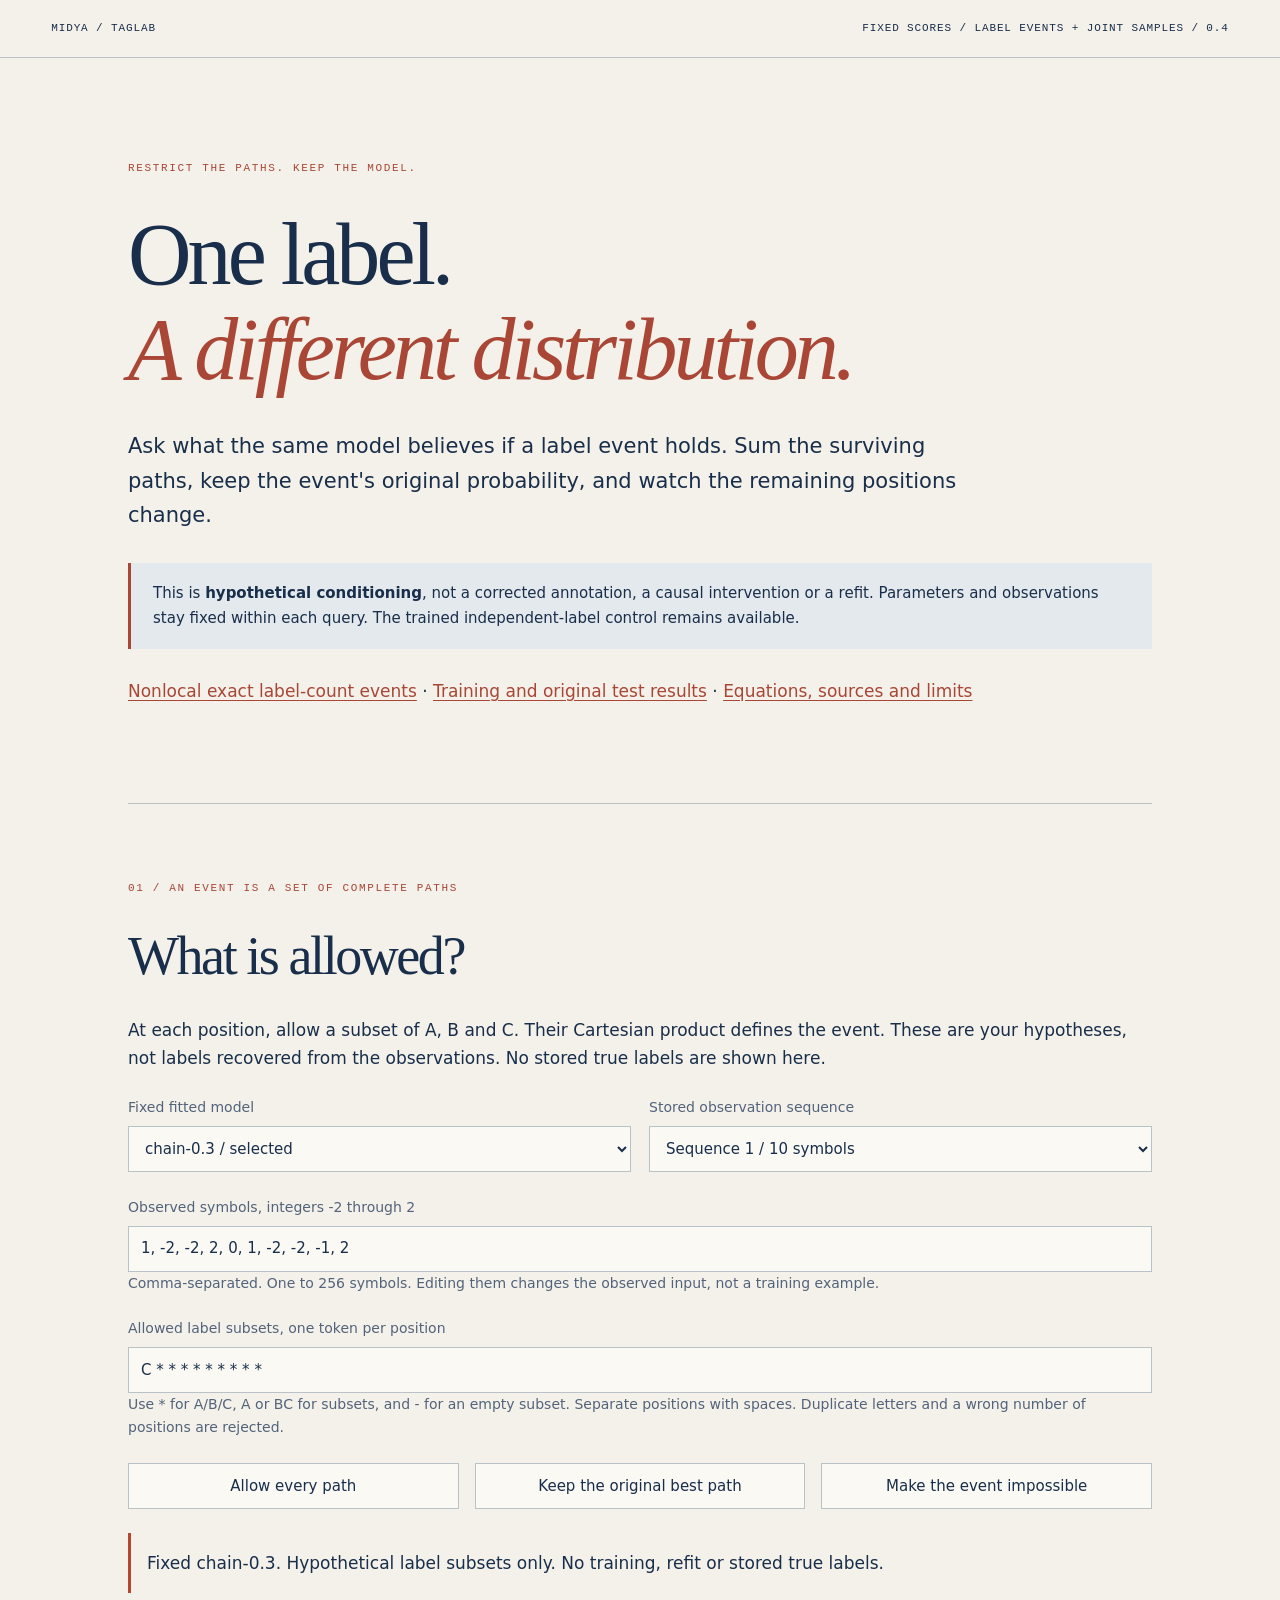
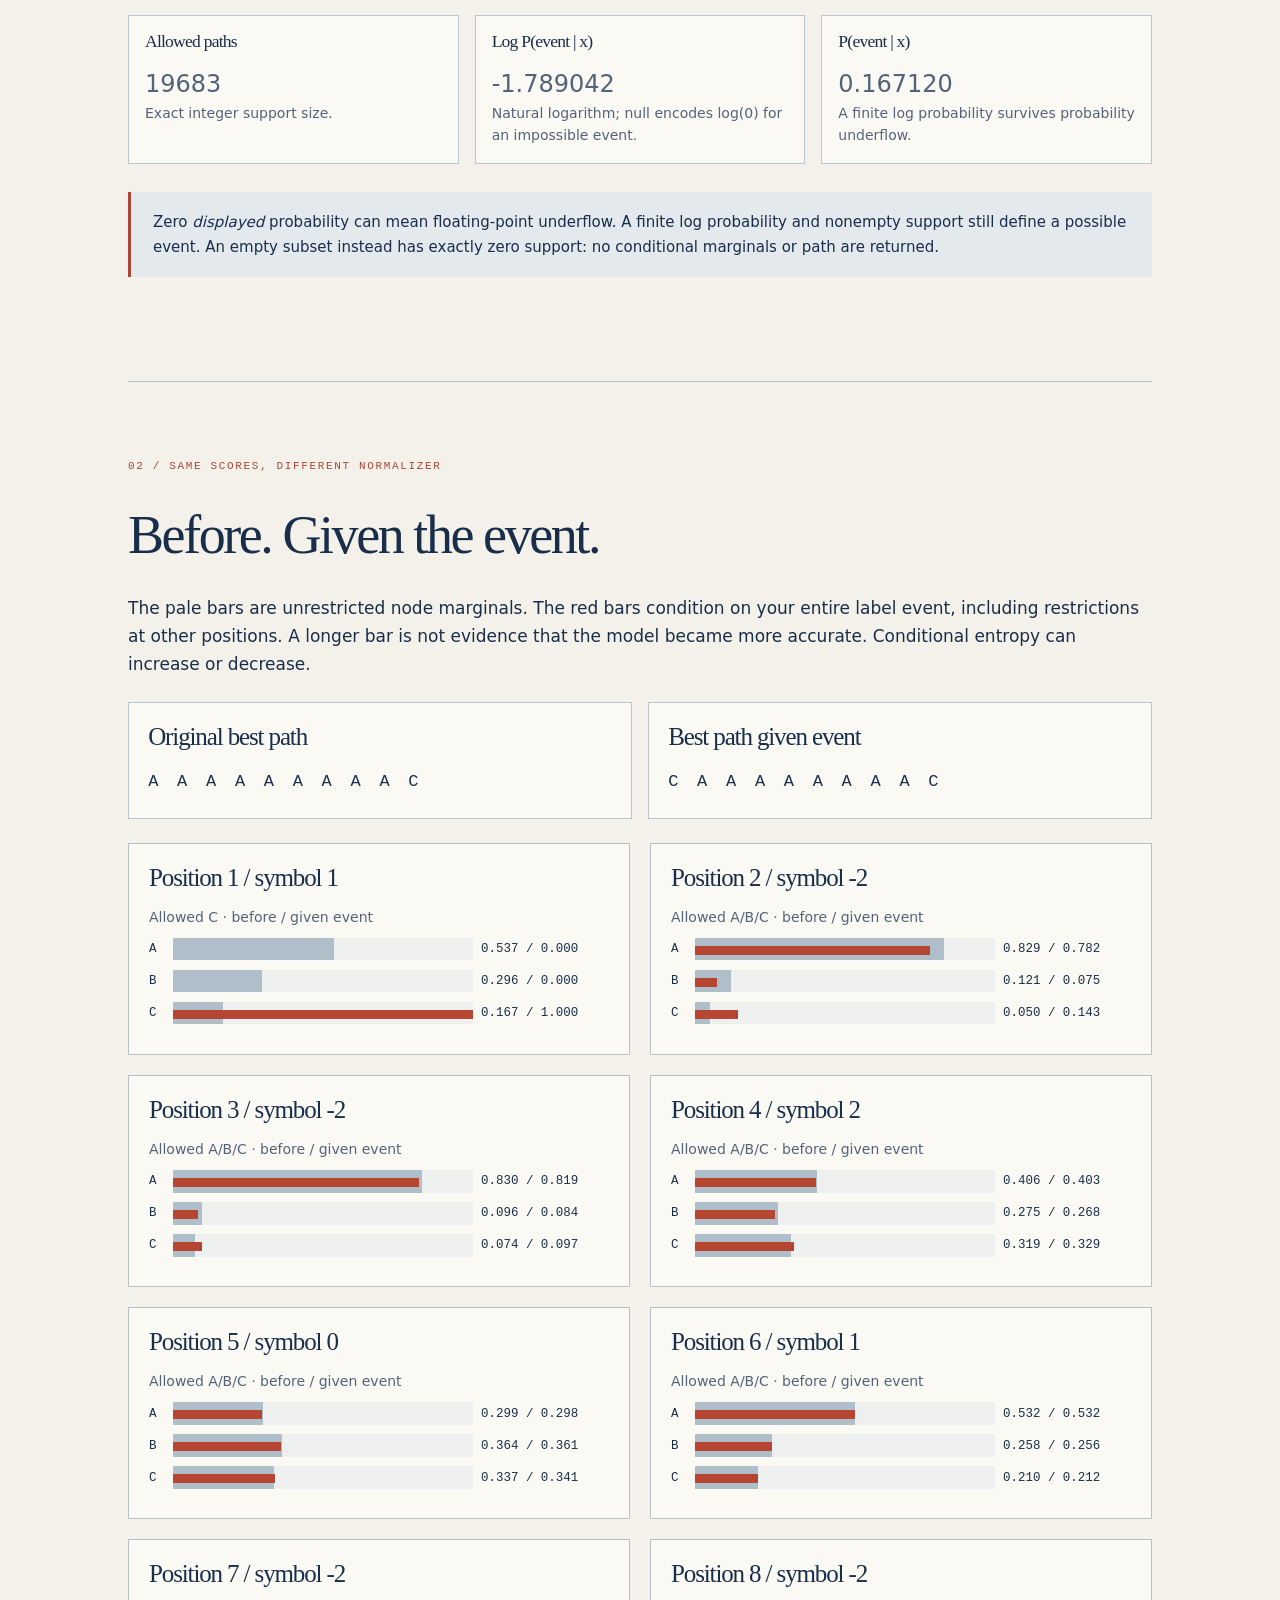
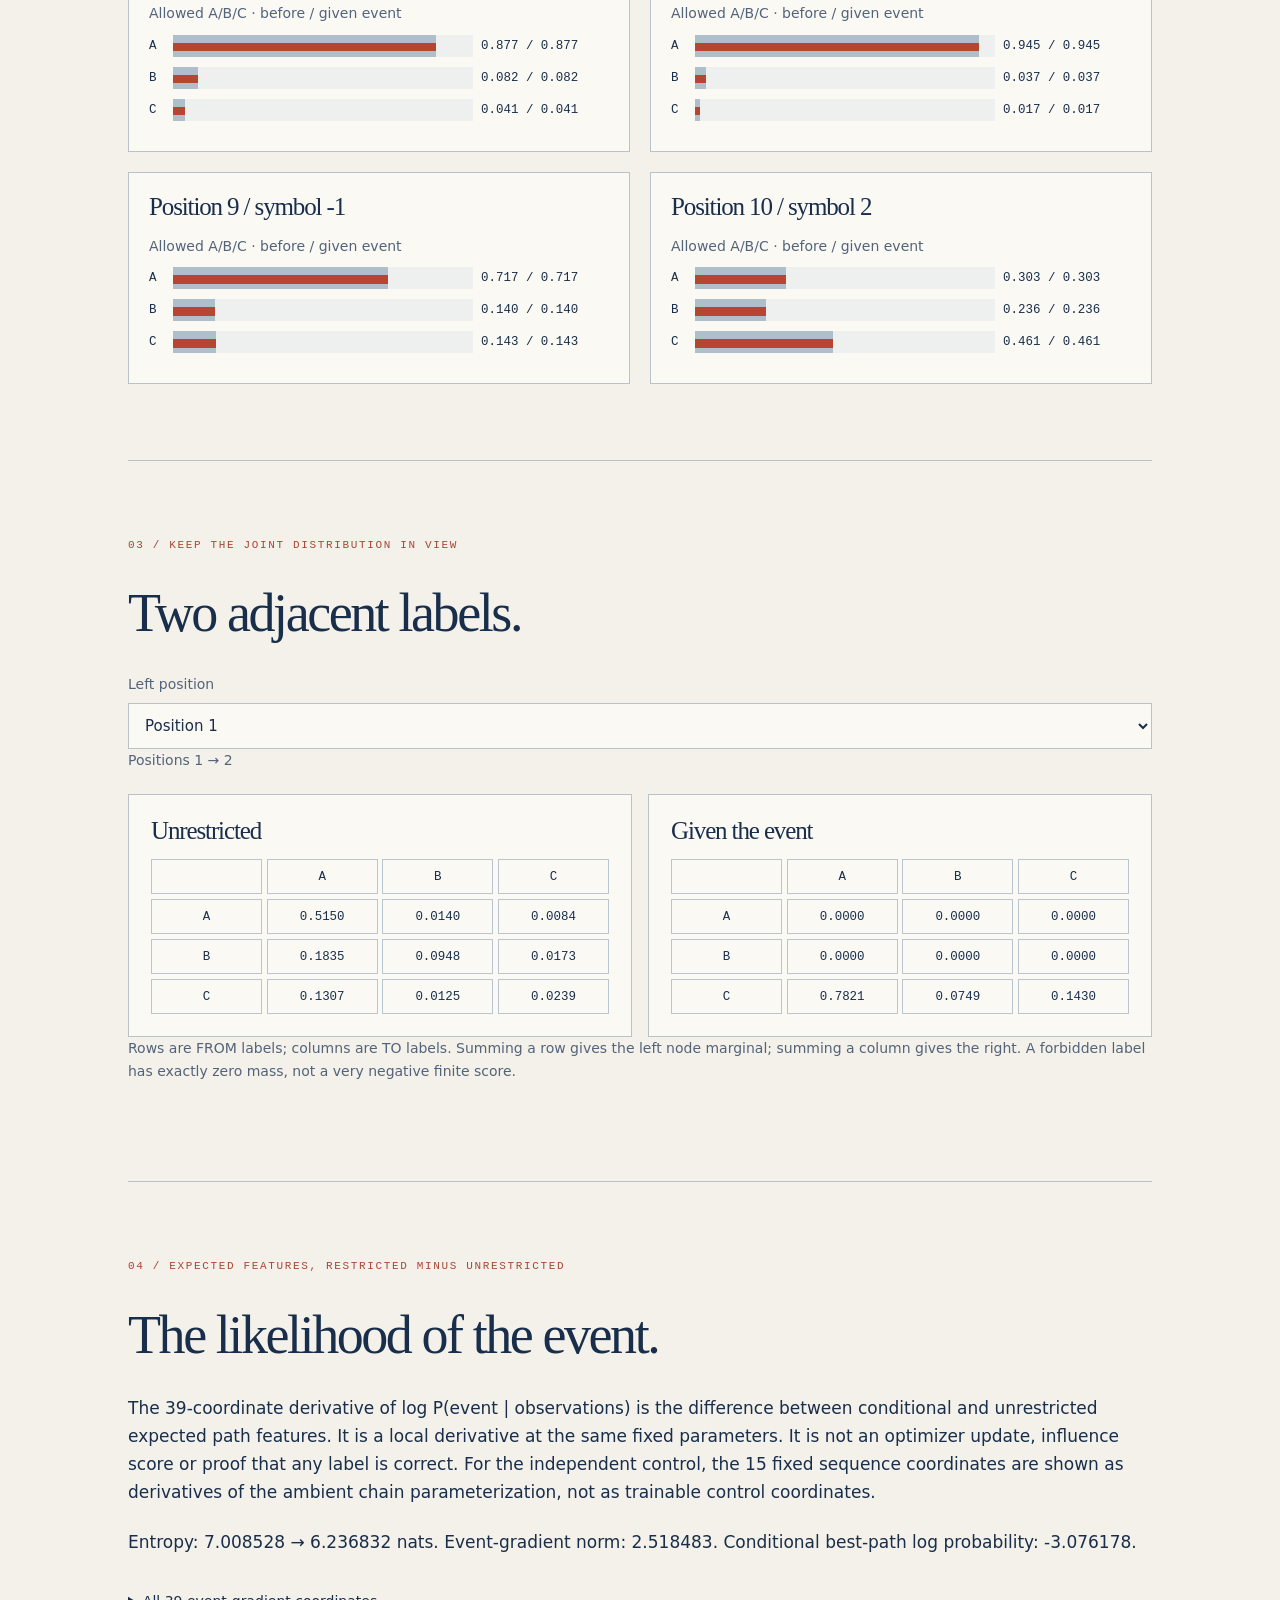
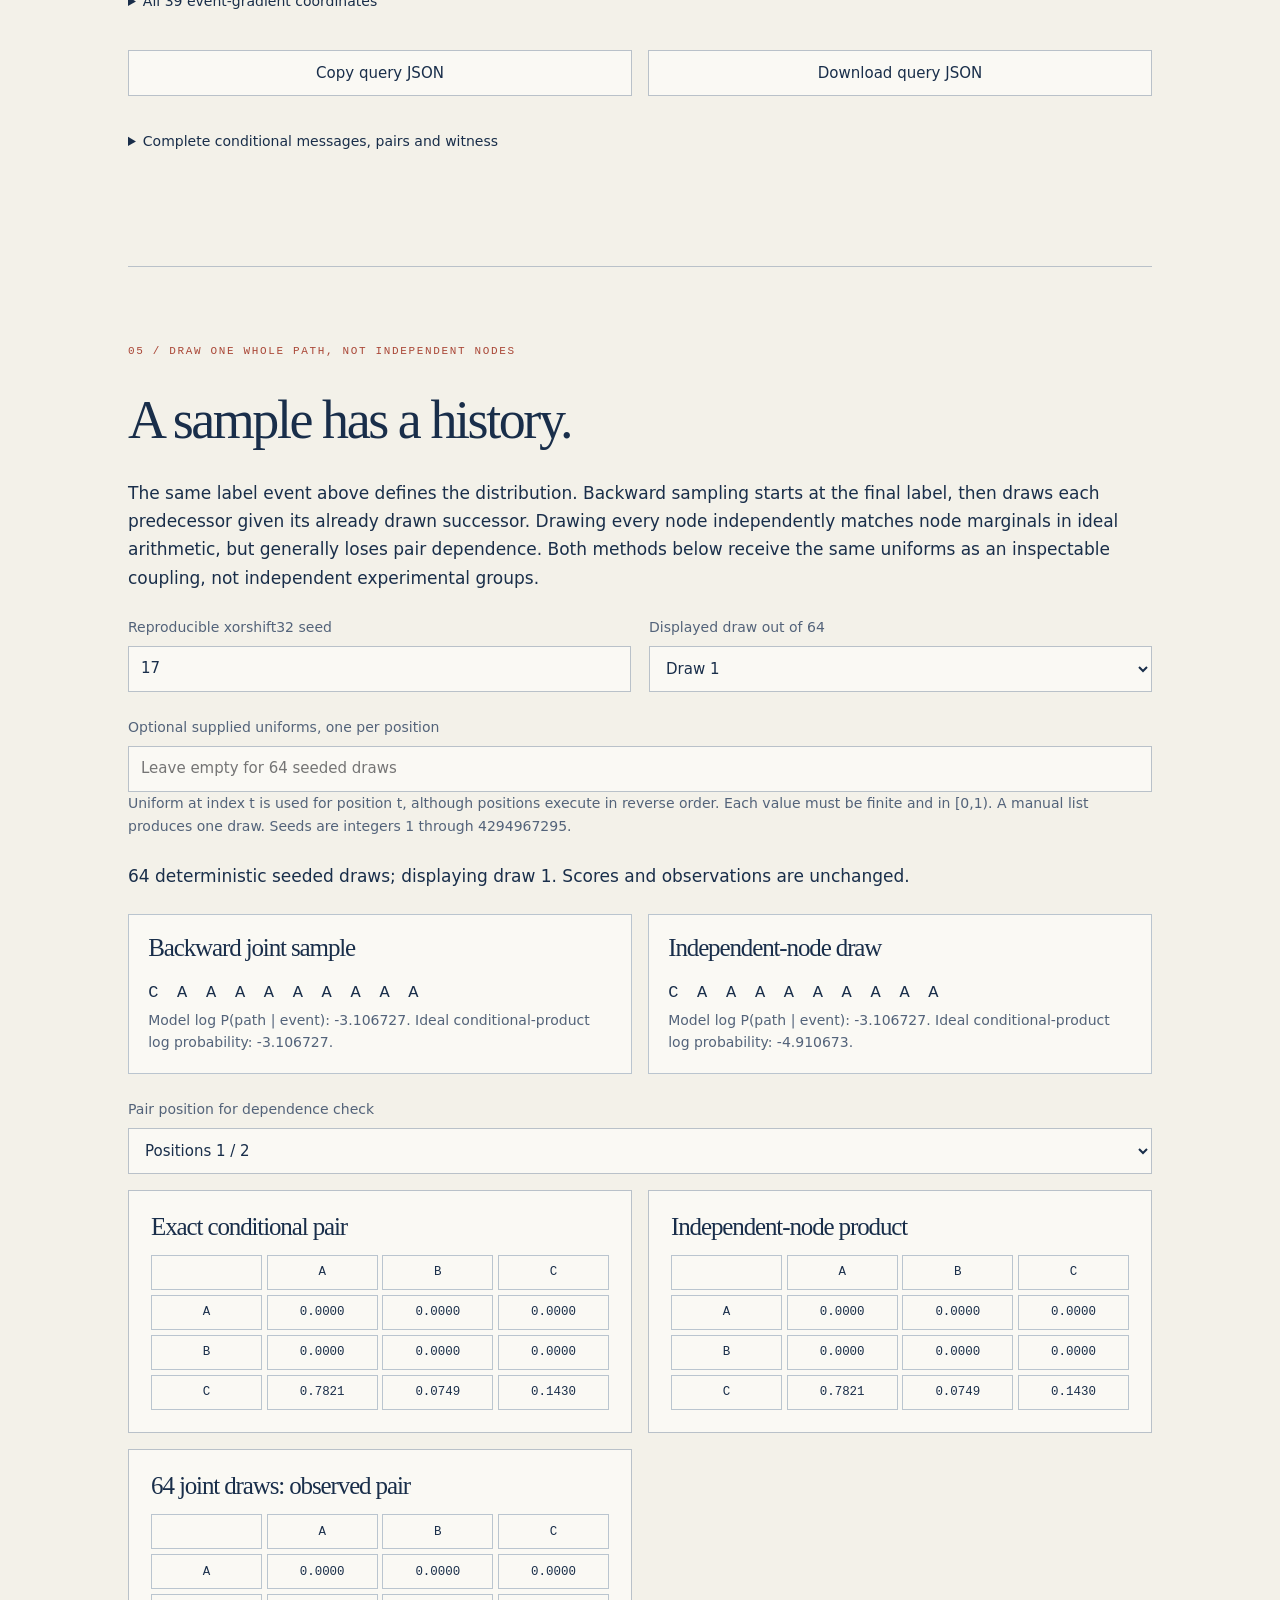
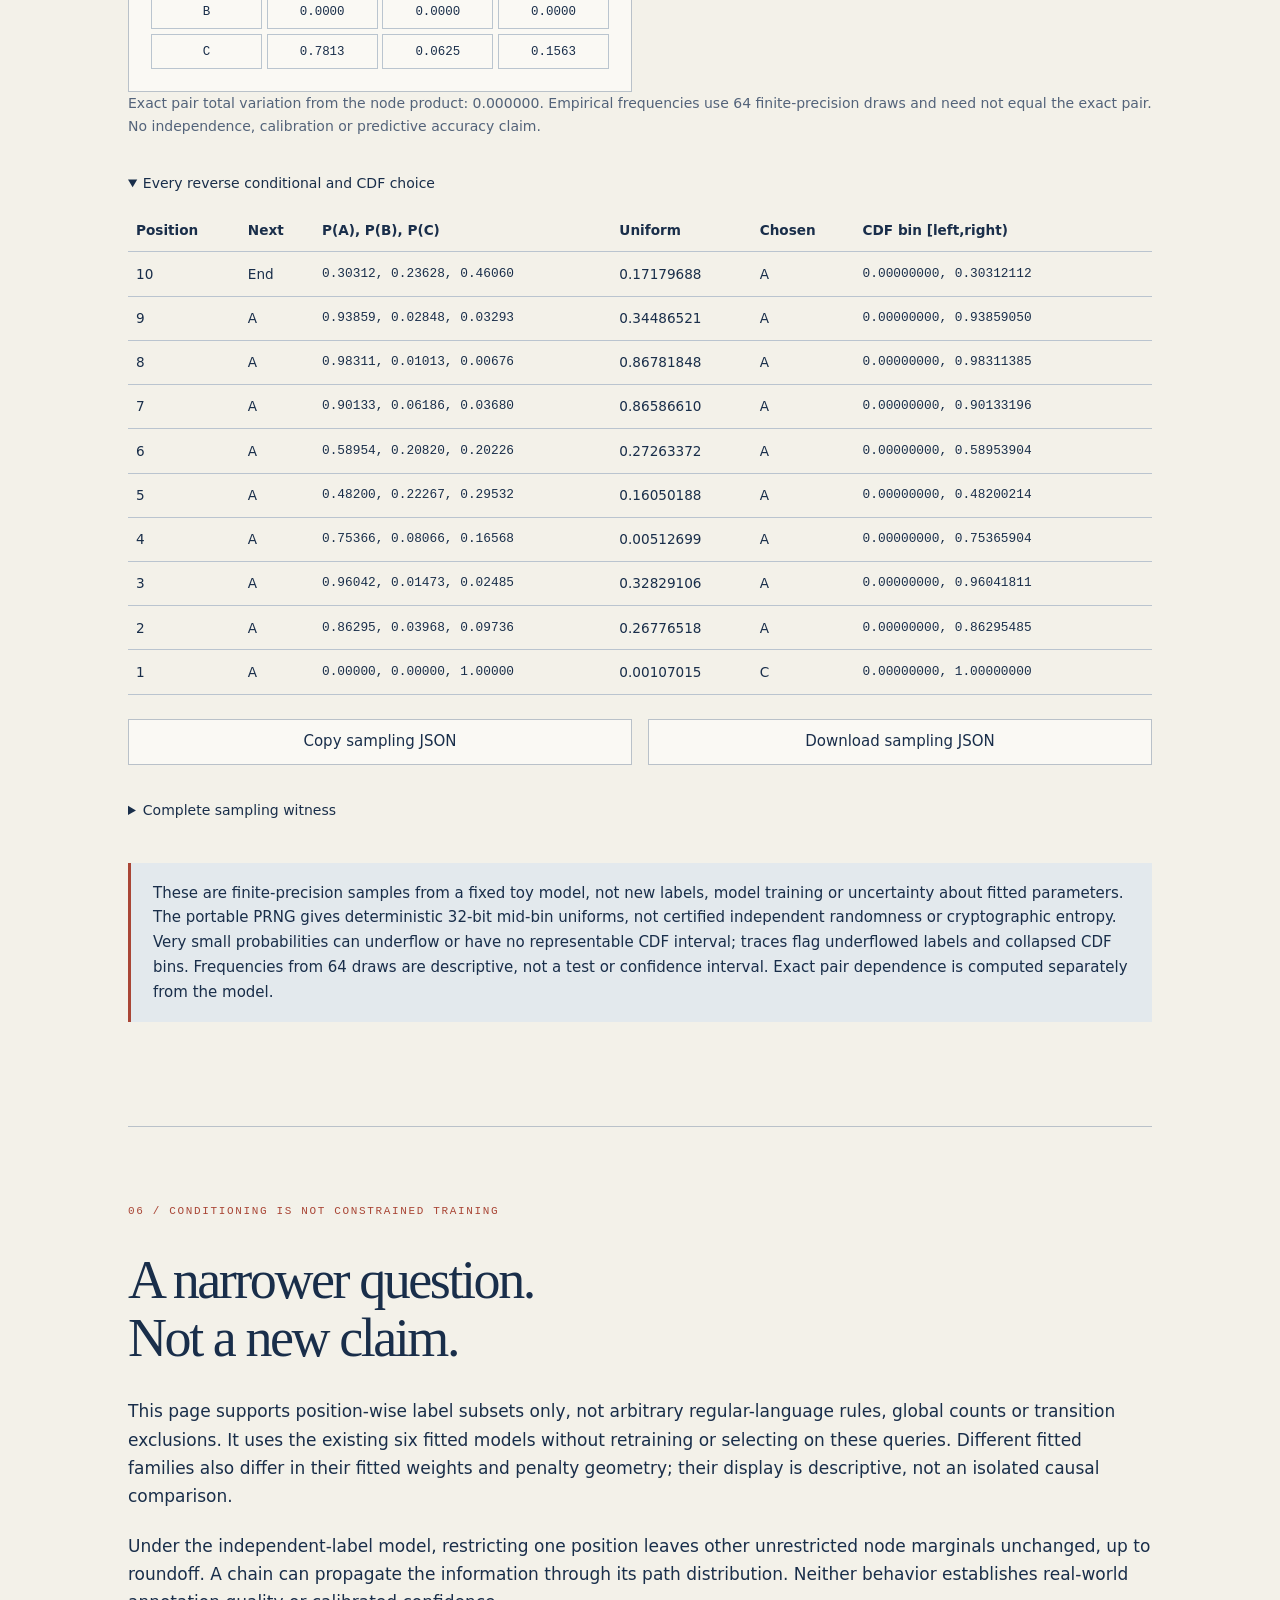
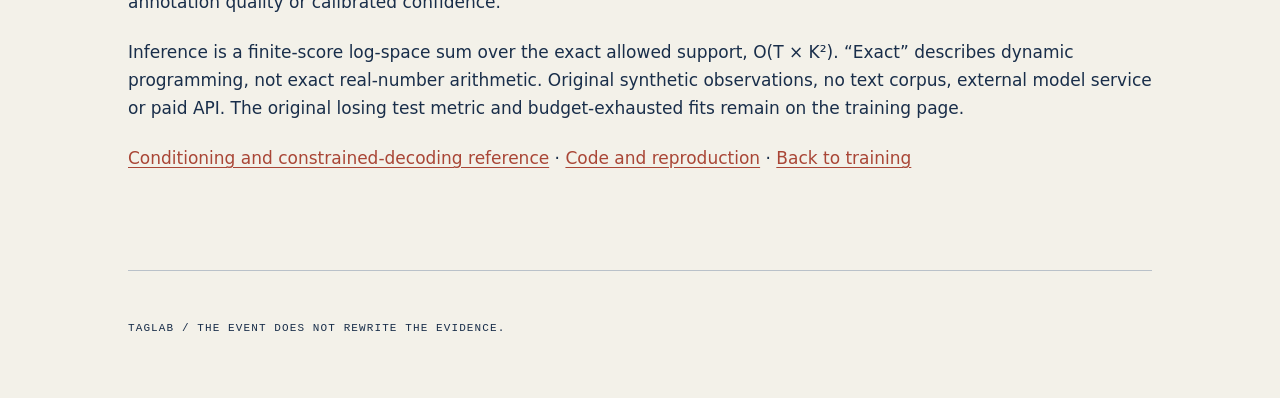
==== commit b809621e: "Update evidence.html" ====
--- a/docs/evidence.html
+++ b/docs/evidence.html
@@ -1,4 +1,4 @@
-<!doctype html><html lang="en"><head><meta charset="utf-8"><meta name="viewport" content="width=device-width,initial-scale=1"><meta name="description" content="Exact label-event conditioning for a fixed CRF: restricted partitions, log probabilities, conditional marginals and manual event gradients."><title>TagLab | A label is an event</title><link rel="stylesheet" href="style.css"><link rel="stylesheet" href="evidence.css"><link rel="stylesheet" href="sampling.css"></head><body><header><a href="index.html">MIDYA / TAGLAB</a><span>FIXED SCORES / LABEL EVENTS + JOINT SAMPLES / 0.3</span></header><main><section class="hero"><p class="eyebrow">RESTRICT THE PATHS. KEEP THE MODEL.</p><h1>One label.<br><em>A different distribution.</em></h1><p class="lead">Ask what the same model believes if a label event holds. Sum the surviving paths, keep the event's original probability, and watch the remaining positions change.</p><aside class="notice">This is <strong>hypothetical conditioning</strong>, not a corrected annotation, a causal intervention or a refit. Parameters and observations stay fixed within each query. The trained independent-label control remains available.</aside><p><a href="index.html">Training and original test results</a> · <a href="https://github.com/midya8/taglab/blob/main/METHOD.md">Equations, sources and limits</a></p></section>
+<!doctype html><html lang="en"><head><meta charset="utf-8"><meta name="viewport" content="width=device-width,initial-scale=1"><meta name="description" content="Exact label-event conditioning for a fixed CRF: restricted partitions, log probabilities, conditional marginals and manual event gradients."><title>TagLab | A label is an event</title><link rel="stylesheet" href="style.css"><link rel="stylesheet" href="evidence.css"><link rel="stylesheet" href="sampling.css"></head><body><header><a href="index.html">MIDYA / TAGLAB</a><span>FIXED SCORES / LABEL EVENTS + JOINT SAMPLES / 0.4</span></header><main><section class="hero"><p class="eyebrow">RESTRICT THE PATHS. KEEP THE MODEL.</p><h1>One label.<br><em>A different distribution.</em></h1><p class="lead">Ask what the same model believes if a label event holds. Sum the surviving paths, keep the event's original probability, and watch the remaining positions change.</p><aside class="notice">This is <strong>hypothetical conditioning</strong>, not a corrected annotation, a causal intervention or a refit. Parameters and observations stay fixed within each query. The trained independent-label control remains available.</aside><p><a href="counts.html">Nonlocal exact label-count events</a> · <a href="index.html">Training and original test results</a> · <a href="https://github.com/midya8/taglab/blob/main/METHOD.md">Equations, sources and limits</a></p></section>
 <section><p class="eyebrow">01 / AN EVENT IS A SET OF COMPLETE PATHS</p><h2>What is allowed?</h2><p>At each position, allow a subset of A, B and C. Their Cartesian product defines the event. These are your hypotheses, not labels recovered from the observations. No stored true labels are shown here.</p><div class="control-grid"><label>Fixed fitted model<select id="event-model"></select></label><label>Stored observation sequence<select id="event-sample"></select></label></div><label>Observed symbols, integers -2 through 2<input id="event-symbols" spellcheck="false" aria-describedby="symbol-help"></label><p id="symbol-help" class="small">Comma-separated. One to 256 symbols. Editing them changes the observed input, not a training example.</p><label>Allowed label subsets, one token per position<input id="event-allowed" spellcheck="false" aria-describedby="allowed-help"></label><p id="allowed-help" class="small">Use * for A/B/C, A or BC for subsets, and - for an empty subset. Separate positions with spaces. Duplicate letters and a wrong number of positions are rejected.</p><div class="event-actions"><button id="event-free">Allow every path</button><button id="event-point">Keep the original best path</button><button id="event-empty">Make the event impossible</button></div><p id="event-status" role="status" aria-live="polite"></p><div id="event-summary" class="stats-grid"></div><aside class="notice">Zero <em>displayed</em> probability can mean floating-point underflow. A finite log probability and nonempty support still define a possible event. An empty subset instead has exactly zero support: no conditional marginals or path are returned.</aside></section>
 <section><p class="eyebrow">02 / SAME SCORES, DIFFERENT NORMALIZER</p><h2>Before. Given the event.</h2><p>The pale bars are unrestricted node marginals. The red bars condition on your entire label event, including restrictions at other positions. A longer bar is not evidence that the model became more accurate. Conditional entropy can increase or decrease.</p><div id="event-paths" class="event-actions"></div><div id="event-nodes" class="event-nodes"></div></section>
 <section><p class="eyebrow">03 / KEEP THE JOINT DISTRIBUTION IN VIEW</p><h2>Two adjacent labels.</h2><label>Left position<select id="event-focus"></select></label><p id="event-pair-status" class="small"></p><div id="event-pair" class="event-pairs"></div><p class="small">Rows are FROM labels; columns are TO labels. Summing a row gives the left node marginal; summing a column gives the right. A forbidden label has exactly zero mass, not a very negative finite score.</p></section>
